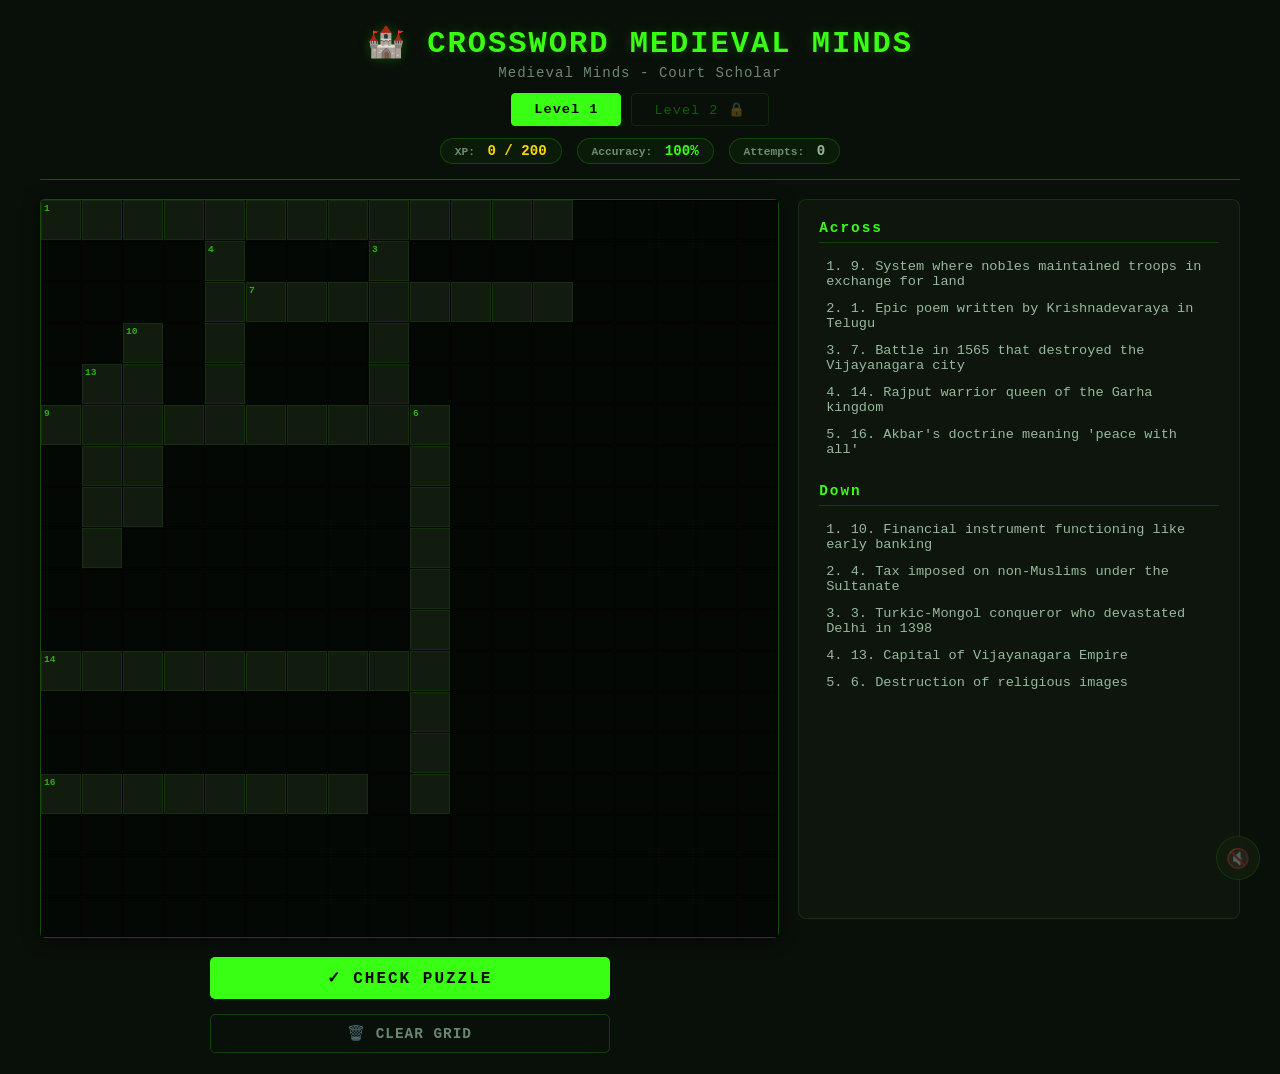
==== game.html @ c622bc2c "initial" ====
<!DOCTYPE html>
<html lang="en">
<head>
    <meta charset="UTF-8">
    <meta name="viewport" content="width=device-width, initial-scale=1.0">
    <title>🏰 Crossword Medieval Minds</title>
    <link rel="preconnect" href="https://fonts.googleapis.com">
    <link rel="preconnect" href="https://fonts.gstatic.com" crossorigin>
    <link href="https://fonts.googleapis.com/css2?family=Nunito:wght@400;600;700&display=swap" rel="stylesheet">
    <link rel="stylesheet" href="style.css">
</head>
<body>
    <div class="game-container">
        <div class="header">
            <div class="title-section">
                <h1 id="puzzle-title">🏰 Crossword Medieval Minds</h1>
                <p class="subtitle" id="level-subtitle">Medieval Minds - Level 1</p>
            </div>
            <div class="level-buttons">
                <button class="level-btn active" data-level="1">Level 1</button>
                <button class="level-btn" data-level="2" id="level2-btn" disabled>Level 2 🔒</button>
            </div>
            <div class="stats-display">
                <div class="stat-box xp-display">
                    <span class="stat-label">XP:</span>
                    <span class="stat-value"><span id="current-xp">0</span> / <span id="max-xp">200</span></span>
                </div>
                <div class="stat-box accuracy-display">
                    <span class="stat-label">Accuracy:</span>
                    <span class="stat-value" id="accuracy-value">100%</span>
                </div>
                <div class="stat-box attempts-display">
                    <span class="stat-label">Attempts:</span>
                    <span class="stat-value" id="attempts-value">0</span>
                </div>
            </div>
        </div>

        <div class="hint-display hidden" id="hint-display">
            <span class="hint-icon">💡</span>
            <span class="hint-text" id="hint-text"></span>
        </div>

        <div class="crossword-container">
            <div id="crossword-grid"></div>
        </div>

        <div class="clues-container">
            <div class="clue-list-wrapper">
                <h2>Across</h2>
                <ol id="across-clues"></ol>
            </div>
            <div class="clue-list-wrapper">
                <h2>Down</h2>
                <ol id="down-clues"></ol>
            </div>
        </div>

        <div class="controls">
            <button id="check-btn" class="btn-primary">✓ Check Puzzle</button>
            <button id="clear-btn" class="btn-secondary">🗑️ Clear Grid</button>
        </div>
    </div>

    <div id="success-overlay" class="hidden">
        <div class="success-box">
            <h2 id="completion-message">🎉 Level Complete! 🎉</h2>
            <div class="completion-stats">
                <div class="stat-item">
                    <span class="stat-icon">⭐</span>
                    <span class="stat-label">XP Earned</span>
                    <span class="stat-number" id="earned-xp">0</span>
                </div>
                <div class="stat-item">
                    <span class="stat-icon">🎯</span>
                    <span class="stat-label">Accuracy</span>
                    <span class="stat-number" id="accuracy-display">100%</span>
                </div>
                <div class="stat-item">
                    <span class="stat-icon">⏱️</span>
                    <span class="stat-label">Time Taken</span>
                    <span class="stat-number" id="time-display">0:00</span>
                </div>
            </div>
            <div class="educational-fact" id="educational-fact">
                <h3>🔬 Did You Know?</h3>
                <p id="fact-text"></p>
            </div>
            <div class="completion-actions">
                <button class="next-level-btn hidden" id="next-level-btn">Continue to Level 2 →</button>
                <button class="replay-btn" id="replay-btn">↻ Play Again</button>
            </div>
        </div>
    </div>

    <div id="admin-panel" class="hidden">
        <h3>🔧 Admin Panel</h3>
        <p>Debug mode activated!</p>
        <button id="unlock-all-btn">Unlock All Levels</button>
        <button id="reset-progress-btn">Reset Progress</button>
    </div>

    <audio src="music.mp3" loop id="bg-music"></audio>

    <!-- Music toggle button -->
    <button class="music-btn" id="music-btn" title="Toggle Music">🔊</button>

    <script src="AnalyticsManager.js"></script>
    <script src="script.js"></script>
    <script>
        // Music persistence from landing page
        const bgMusic = document.getElementById('bg-music');
        const musicBtn = document.getElementById('music-btn');
        let musicPlaying = false;

        bgMusic.volume = 0.4;

        function setMusicState(playing) {
            musicPlaying = playing;
            musicBtn.textContent = playing ? '🔊' : '🔇';
            musicBtn.classList.toggle('muted', !playing);
            sessionStorage.setItem('musicPlaying', playing ? '1' : '0');
        }

        // Restore state from landing page
        const savedState = sessionStorage.getItem('musicPlaying');
        if (savedState === '1') {
            bgMusic.play().then(() => setMusicState(true)).catch(() => setMusicState(false));
        } else {
            setMusicState(false);
        }

        musicBtn.addEventListener('click', () => {
            if (musicPlaying) {
                bgMusic.pause();
                setMusicState(false);
            } else {
                bgMusic.play().catch(() => {});
                setMusicState(true);
            }
        });
    </script>
</body>
</html>
---- style.css ----
:root {
    --background-color: #090f09;
    --grid-background: #0d150c;
    --cell-background: #111c0f;
    --text-color: #d0ffd8;
    --accent-color: #39ff14;
    --highlight-color: rgba(57, 255, 20, 0.09);
    --focus-color: rgba(57, 255, 20, 0.18);
    --focus-outline: #39ff14;
    --correct-color: rgba(57, 255, 20, 0.15);
    --incorrect-color: rgba(255, 50, 50, 0.22);
    --border-color: rgba(57, 255, 20, 0.28);
    --hint-color: rgba(255, 214, 0, 0.1);
    --xp-color: #ffd700;
    --empty-cell: #040804;
}

* { box-sizing: border-box; margin: 0; padding: 0; }

body {
    font-family: 'Roboto Mono', monospace;
    background-color: var(--background-color);
    color: var(--text-color);
    display: flex;
    justify-content: center;
    align-items: flex-start;
    min-height: 100vh;
    padding: clamp(10px, 2vw, 24px);
}

.game-container {
    width: 100%;
    max-width: min(98vw, 1200px);
    display: grid;
    grid-template-areas:
        "header header"
        "grid clues"
        "controls clues";
    grid-template-columns: auto 1fr;
    gap: clamp(12px, 1.5vw, 20px);
}

/* --- HEADER --- */
.header { grid-area: header; text-align: center; border-bottom: 1px solid var(--border-color); padding-bottom: 15px; }
#puzzle-title { color: var(--accent-color); text-transform: uppercase; letter-spacing: 2px; font-size: clamp(1.2em, 3vw, 1.9em); text-shadow: 0 0 12px rgba(57,255,20,0.25); }
.subtitle { margin-top: 4px; font-size: clamp(0.72em, 1.5vw, 0.88em); color: rgba(208,255,216,0.5); letter-spacing: 1px; }

.stats-display { display: flex; justify-content: center; gap: 15px; margin-top: 12px; flex-wrap: wrap; }
.stat-box { font-size: 0.88em; font-weight: bold; background: rgba(57,255,20,0.05); border: 1px solid rgba(57,255,20,0.18); padding: 4px 14px; border-radius: 20px; }
.stat-box .stat-label { color: rgba(208,255,216,0.5); margin-right: 4px; }
.xp-display .stat-value { color: var(--xp-color); }
.accuracy-display .stat-value { color: var(--accent-color); }
.attempts-display .stat-value { color: rgba(208,255,216,0.7); }

.level-buttons { display: flex; gap: 10px; justify-content: center; margin-top: 12px; }
.level-btn {
    padding: 7px 22px;
    font-size: 0.85em;
    font-family: 'Roboto Mono', monospace;
    background-color: transparent;
    color: var(--accent-color);
    border: 1px solid rgba(57,255,20,0.35);
    border-radius: 4px;
    cursor: pointer;
    letter-spacing: 1px;
    transition: all 0.2s ease;
}
.level-btn:hover { background-color: rgba(57,255,20,0.08); border-color: var(--accent-color); }
.level-btn.active { background-color: var(--accent-color); color: #040804; font-weight: bold; border-color: var(--accent-color); }
.level-btn:disabled { opacity: 0.3; cursor: not-allowed; }

/* --- HINT BOX --- */
.hint-display {
    grid-column: 1 / -1;
    background-color: rgba(255, 214, 0, 0.07);
    border-left: 3px solid var(--xp-color);
    padding: 10px 15px;
    border-radius: 4px;
    font-size: 0.88em;
    color: #ffe082;
    font-weight: 500;
    display: flex;
    gap: 8px;
    align-items: flex-start;
}
.hint-icon { font-size: 1.2em; flex-shrink: 0; }

/* --- GRID --- */
.crossword-container { grid-area: grid; display: flex; justify-content: center; align-items: flex-start; }

#crossword-grid {
    display: grid;
    border: 1px solid rgba(57,255,20,0.28);
    background-color: var(--empty-cell);
    gap: 1px;
    box-shadow: 0 2px 16px rgba(0,0,0,0.5);
    border-radius: 5px;
    grid-template-rows: repeat(var(--grid-rows, 10), clamp(26px, min(3.5vw, 5vh), 40px));
    grid-template-columns: repeat(var(--grid-cols, 10), clamp(26px, min(3.5vw, 5vh), 40px));
}

.grid-cell { position: relative; background-color: var(--cell-background); border: 1px solid rgba(57,255,20,0.08); transition: background-color 0.15s ease; }
.grid-cell.empty { background-color: var(--empty-cell); border: 1px solid rgba(0,0,0,0.6); }
.clue-number { position: absolute; top: 2px; left: 2px; font-size: 0.6em; font-weight: bold; color: rgba(57,255,20,0.65); z-index: 2; }

.cell-input {
    width: 100%; height: 100%;
    background-color: transparent; border: none;
    text-align: center; font-size: 1.2em; font-weight: bold;
    color: var(--text-color); text-transform: uppercase;
    caret-color: var(--accent-color);
    cursor: pointer;
}
.cell-input:focus { outline: none; }

.grid-cell.focused-word { background-color: var(--highlight-color); }
.grid-cell:has(.cell-input:focus) { background-color: var(--focus-color); outline: 1px solid rgba(57,255,20,0.7); }
.cell-input.correct { color: var(--accent-color); }
.grid-cell:has(.cell-input.correct) { background-color: var(--correct-color); }
.cell-input.incorrect { color: #ff4455; }
.grid-cell:has(.cell-input.incorrect) { background-color: var(--incorrect-color); }
.cell-input[readonly] { cursor: not-allowed; }

/* --- CLUES --- */
.clues-container { grid-area: clues; display: flex; flex-direction: column; gap: 20px; padding: 20px; background-color: var(--grid-background); border-radius: 8px; border: 1px solid rgba(57,255,20,0.12); max-height: 80vh; overflow-y: auto; }
.clue-list-wrapper h2 { color: var(--accent-color); margin-bottom: 10px; letter-spacing: 2px; font-size: 0.9em; border-bottom: 1px solid rgba(57,255,20,0.18); padding-bottom: 6px; }
.clue-list-wrapper ol { list-style-position: inside; font-size: 0.85em; }
li { padding: 6px 5px; cursor: pointer; border-radius: 4px; transition: background-color 0.15s ease; color: rgba(208,255,216,0.7); border-left: 2px solid transparent; }
li:hover { background-color: rgba(57,255,20,0.06); color: var(--text-color); }
li.highlighted { background-color: rgba(57,255,20,0.12); color: var(--accent-color); border-left-color: var(--accent-color); font-weight: bold; }

/* --- CONTROLS --- */
.controls { grid-area: controls; display: flex; flex-direction: column; align-items: center; gap: 15px; }

#check-btn, .btn-primary {
    width: 100%;
    max-width: 400px;
    padding: clamp(10px, 1.2vh, 13px) 25px;
    font-size: clamp(0.85em, 1.5vw, 1em);
    font-family: 'Roboto Mono', monospace;
    background-color: var(--accent-color);
    color: #040804;
    border: none;
    border-radius: 5px;
    cursor: pointer;
    text-transform: uppercase;
    font-weight: bold;
    letter-spacing: 2px;
    transition: all 0.2s ease;
    box-shadow: none;
}
#check-btn:hover, .btn-primary:hover { transform: translateY(-2px); box-shadow: 0 4px 16px rgba(0,0,0,0.4); }

#clear-btn, .btn-secondary {
    width: 100%;
    max-width: 400px;
    padding: 10px 25px;
    font-size: 0.9em;
    font-family: 'Roboto Mono', monospace;
    background-color: transparent;
    color: rgba(208,255,216,0.5);
    border: 1px solid rgba(57,255,20,0.2);
    border-radius: 5px;
    cursor: pointer;
    text-transform: uppercase;
    font-weight: bold;
    letter-spacing: 1px;
    transition: all 0.2s ease;
}
#clear-btn:hover, .btn-secondary:hover { background-color: rgba(57,255,20,0.06); color: var(--text-color); border-color: rgba(57,255,20,0.4); }

/* --- SUCCESS OVERLAY --- */
.hidden { display: none !important; }

#success-overlay { position: fixed; top: 0; left: 0; width: 100%; height: 100%; background-color: rgba(0,0,0,0.82); backdrop-filter: blur(4px); display: flex; justify-content: center; align-items: center; z-index: 100; padding: 20px; }
.success-box { background-color: var(--grid-background); padding: clamp(20px, 4vw, 40px); border-radius: 12px; text-align: center; border: 1px solid rgba(57,255,20,0.3); box-shadow: 0 8px 32px rgba(0,0,0,0.6); max-width: 500px; width: 100%; }
#completion-message { color: var(--accent-color); margin-bottom: 20px; font-size: clamp(1.3em, 3vw, 1.8em); }

.completion-stats { display: flex; justify-content: center; gap: 30px; margin: 20px 0; flex-wrap: wrap; }
.stat-item { display: flex; flex-direction: column; align-items: center; gap: 5px; }
.stat-icon { font-size: 1.5em; }
.stat-label { font-size: 0.8em; color: rgba(208,255,216,0.45); }
.stat-number { font-size: 1.4em; font-weight: bold; color: var(--accent-color); }

.educational-fact { background-color: rgba(57,255,20,0.05); border-left: 3px solid rgba(57,255,20,0.4); padding: 15px; border-radius: 4px; margin: 20px 0; text-align: left; }
.educational-fact h3 { color: var(--accent-color); margin-bottom: 8px; font-size: 0.9em; letter-spacing: 1px; }
.educational-fact p { font-size: 0.85em; line-height: 1.6; color: rgba(208,255,216,0.75); }

.completion-actions { display: flex; gap: 10px; justify-content: center; flex-wrap: wrap; margin-top: 20px; }
.next-level-btn, .replay-btn {
    padding: 12px 25px;
    font-size: 0.9em;
    font-family: 'Roboto Mono', monospace;
    font-weight: bold;
    text-transform: uppercase;
    letter-spacing: 1px;
    border: none;
    border-radius: 5px;
    cursor: pointer;
    transition: all 0.2s ease;
}
.next-level-btn { background-color: var(--accent-color); color: #040804; }
.next-level-btn:hover { box-shadow: 0 4px 14px rgba(0,0,0,0.4); transform: translateY(-2px); }
.replay-btn { background-color: transparent; color: var(--accent-color); border: 1px solid rgba(57,255,20,0.35); }
.replay-btn:hover { background-color: rgba(57,255,20,0.08); transform: translateY(-2px); }

/* --- ADMIN PANEL --- */
#admin-panel { position: fixed; bottom: 20px; right: 20px; background-color: var(--grid-background); border: 1px solid rgba(57,255,20,0.3); border-radius: 8px; padding: 15px; z-index: 200; box-shadow: 0 0 20px rgba(57,255,20,0.1), 0 4px 20px rgba(0,0,0,0.6); }
#admin-panel h3 { color: var(--accent-color); margin-bottom: 10px; text-align: center; font-size: 0.9em; letter-spacing: 1px; }
#admin-panel button { display: block; width: 100%; margin-top: 8px; padding: 6px 10px; font-family: 'Roboto Mono', monospace; font-size: 0.8em; background: rgba(57,255,20,0.12); color: var(--accent-color); border: 1px solid rgba(57,255,20,0.25); border-radius: 4px; cursor: pointer; }

/* --- DEV MODE --- */
.dev-coords { position: absolute; bottom: 2px; right: 3px; font-size: 0.55em; font-weight: bold; color: rgba(255, 82, 82, 0.85); z-index: 5; display: none; }
.game-container.dev-mode .dev-coords { display: block; }
.game-container.dev-mode .clue-number { background-color: rgba(57,255,20,0.1); padding: 0 2px; border-radius: 2px; }
.dev-answer { position: absolute; top: 2px; right: 3px; font-size: 0.8em; font-weight: bold; color: rgba(57,255,20,0.9); z-index: 5; display: none; }
.game-container.dev-answers-mode .dev-answer { display: block; }

/* --- MUSIC BUTTON (game page) --- */
.music-btn {
    position: fixed;
    bottom: 20px;
    right: 20px;
    width: 44px;
    height: 44px;
    background-color: rgba(17, 28, 15, 0.9);
    border: 1px solid rgba(57,255,20,0.3);
    border-radius: 50%;
    cursor: pointer;
    display: flex;
    justify-content: center;
    align-items: center;
    font-size: 1.2em;
    color: var(--accent-color);
    transition: all 0.2s ease;
    z-index: 100;
    backdrop-filter: blur(4px);
}
.music-btn:hover { border-color: rgba(57,255,20,0.6); background-color: rgba(57,255,20,0.1); }
.music-btn.muted { color: rgba(208,255,216,0.3); border-color: rgba(57,255,20,0.12); }

/* --- RESPONSIVE --- */
@media (max-width: 1000px) {
    .game-container {
        grid-template-areas: "header header" "grid clues" "controls clues";
        grid-template-columns: auto 1fr;
    }
}

@media (max-width: 820px) {
    .game-container {
        grid-template-areas: "header" "grid" "clues" "controls";
        grid-template-columns: 1fr;
    }
    .crossword-container { overflow-x: auto; }
    .clues-container { flex-direction: row; justify-content: space-around; max-height: none; }
    .controls { flex-direction: row; flex-wrap: wrap; justify-content: center; }
    #check-btn, #clear-btn, .btn-primary, .btn-secondary { max-width: 200px; }
}

@media (max-width: 600px) {
    .clues-container { flex-direction: column; }
    #crossword-grid {
        grid-template-rows: repeat(var(--grid-rows, 10), min(32px, calc(92vw / var(--grid-cols, 10))));
        grid-template-columns: repeat(var(--grid-cols, 10), min(32px, calc(92vw / var(--grid-cols, 10))));
    }
    .cell-input { font-size: 0.95em; }
    .clue-number { font-size: 0.48em; }
    .completion-stats { gap: 12px; }
    .controls { flex-direction: column; }
    #check-btn, #clear-btn, .btn-primary, .btn-secondary { max-width: 100%; }
}
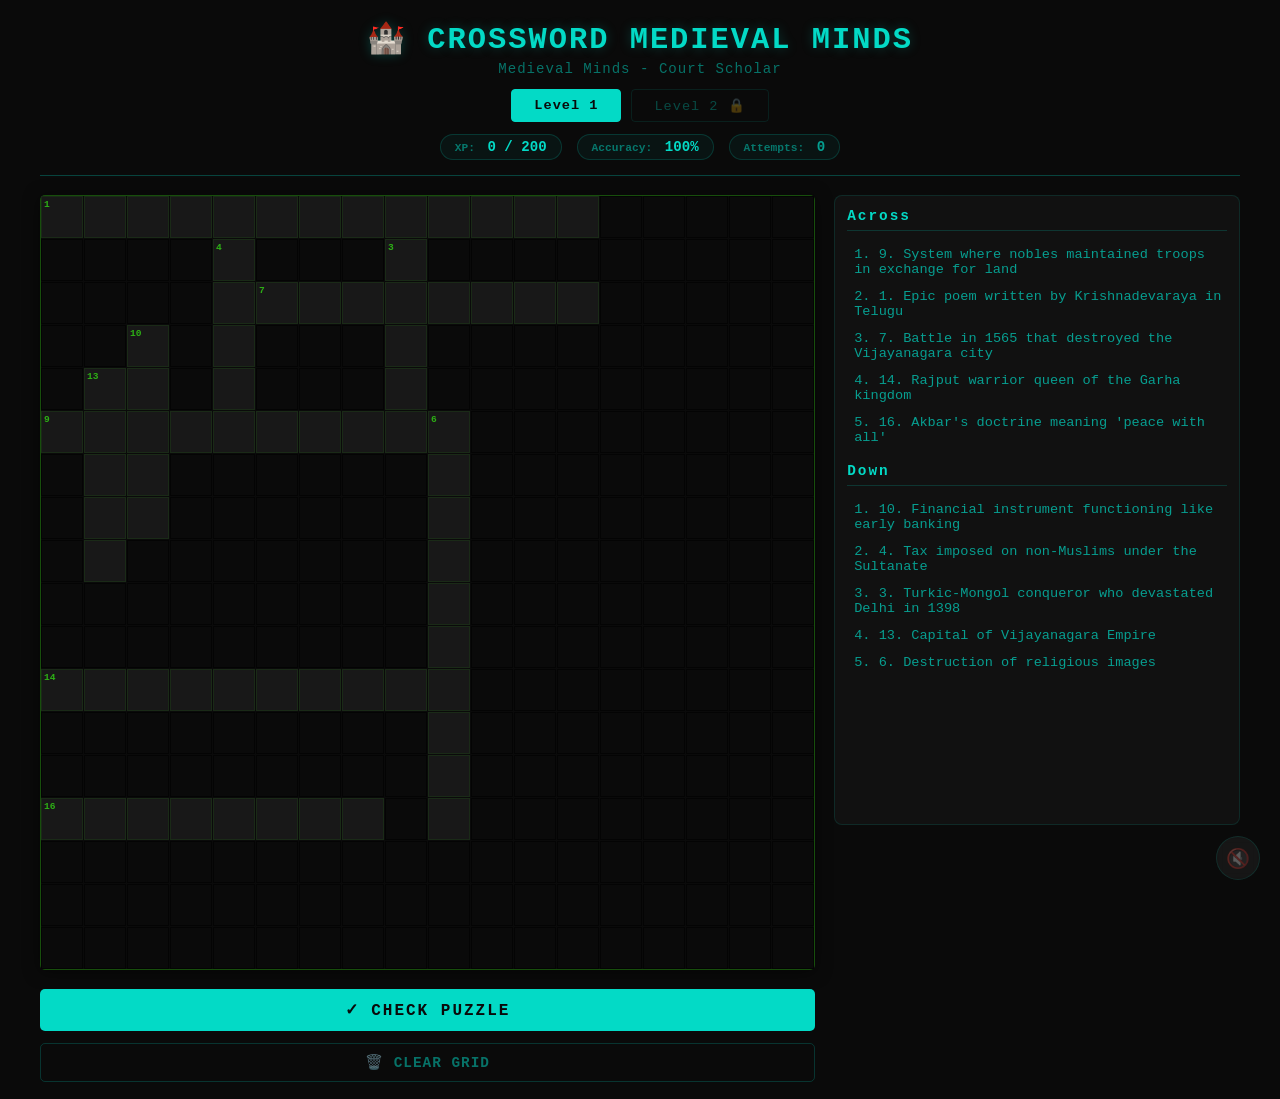
==== commit ed1eec41: "feat: add end game screen showing total earned XP and per-level breakdown" ====
--- a/game.html
+++ b/game.html
@@ -93,6 +93,32 @@
         </div>
     </div>
 
+    <!-- END GAME SCREEN -->
+    <div id="endgame-overlay" class="hidden">
+        <div class="success-box endgame-box">
+            <h2 class="endgame-title">🏆 Game Complete! 🏆</h2>
+            <p class="endgame-subtitle">You have conquered Medieval Minds!</p>
+            <div class="endgame-xp">
+                <span class="endgame-xp-label">Total XP Earned</span>
+                <span class="endgame-xp-value" id="endgame-total-xp">0</span>
+                <span class="endgame-xp-max">/ 200</span>
+            </div>
+            <div class="endgame-breakdown">
+                <div class="endgame-level-row">
+                    <span>Level 1</span>
+                    <span id="endgame-l1-xp">0</span><span> / 100 XP</span>
+                </div>
+                <div class="endgame-level-row">
+                    <span>Level 2</span>
+                    <span id="endgame-l2-xp">0</span><span> / 100 XP</span>
+                </div>
+            </div>
+            <div class="completion-actions">
+                <button class="replay-btn" id="endgame-replay-btn">↻ Play Again</button>
+            </div>
+        </div>
+    </div>
+
     <div id="admin-panel" class="hidden">
         <h3>🔧 Admin Panel</h3>
         <p>Debug mode activated!</p>
--- a/style.css
+++ b/style.css
@@ -1,18 +1,19 @@
+
 :root {
-    --background-color: #090f09;
-    --grid-background: #0d150c;
-    --cell-background: #111c0f;
-    --text-color: #d0ffd8;
-    --accent-color: #39ff14;
-    --highlight-color: rgba(57, 255, 20, 0.09);
-    --focus-color: rgba(57, 255, 20, 0.18);
-    --focus-outline: #39ff14;
-    --correct-color: rgba(57, 255, 20, 0.15);
+    --background-color: #0a0a0a;
+    --grid-background: #111111;
+    --cell-background: #181818;
+    --text-color: #e0f7f4;
+    --accent-color: #03dac6;
+    --highlight-color: rgba(3,218,198,0.09);
+    --focus-color: rgba(3,218,198,0.18);
+    --focus-outline: #03dac6;
+    --correct-color: rgba(3,218,198,0.15);
     --incorrect-color: rgba(255, 50, 50, 0.22);
-    --border-color: rgba(57, 255, 20, 0.28);
-    --hint-color: rgba(255, 214, 0, 0.1);
-    --xp-color: #ffd700;
-    --empty-cell: #040804;
+    --border-color: rgba(3,218,198,0.28);
+    --hint-color: rgba(3,218,198,0.10);
+    --xp-color: #03dac6;
+    --empty-cell: #0a0a0a;
 }
 
 * { box-sizing: border-box; margin: 0; padding: 0; }
@@ -25,32 +26,32 @@
     justify-content: center;
     align-items: flex-start;
     min-height: 100vh;
-    padding: clamp(10px, 2vw, 24px);
+    padding: clamp(8px, 2vw, 20px);
 }
 
 .game-container {
     width: 100%;
-    max-width: min(98vw, 1200px);
+    max-width: 1200px;
     display: grid;
     grid-template-areas:
         "header header"
         "grid clues"
         "controls clues";
     grid-template-columns: auto 1fr;
-    gap: clamp(12px, 1.5vw, 20px);
+    gap: clamp(10px, 1.5vw, 20px);
 }
 
 /* --- HEADER --- */
 .header { grid-area: header; text-align: center; border-bottom: 1px solid var(--border-color); padding-bottom: 15px; }
-#puzzle-title { color: var(--accent-color); text-transform: uppercase; letter-spacing: 2px; font-size: clamp(1.2em, 3vw, 1.9em); text-shadow: 0 0 12px rgba(57,255,20,0.25); }
-.subtitle { margin-top: 4px; font-size: clamp(0.72em, 1.5vw, 0.88em); color: rgba(208,255,216,0.5); letter-spacing: 1px; }
+#puzzle-title { color: var(--accent-color); text-transform: uppercase; letter-spacing: 2px; font-size: clamp(1.2em, 3vw, 1.9em); text-shadow: 0 0 12px rgba(3,218,198,0.25); }
+.subtitle { margin-top: 4px; font-size: clamp(0.72em, 1.5vw, 0.88em); color: rgba(3,218,198,0.5); letter-spacing: 1px; }
 
 .stats-display { display: flex; justify-content: center; gap: 15px; margin-top: 12px; flex-wrap: wrap; }
-.stat-box { font-size: 0.88em; font-weight: bold; background: rgba(57,255,20,0.05); border: 1px solid rgba(57,255,20,0.18); padding: 4px 14px; border-radius: 20px; }
-.stat-box .stat-label { color: rgba(208,255,216,0.5); margin-right: 4px; }
+.stat-box { font-size: 0.88em; font-weight: bold; background: rgba(3,218,198,0.05); border: 1px solid rgba(3,218,198,0.18); padding: 4px 14px; border-radius: 20px; }
+.stat-box .stat-label { color: rgba(3,218,198,0.5); margin-right: 4px; }
 .xp-display .stat-value { color: var(--xp-color); }
 .accuracy-display .stat-value { color: var(--accent-color); }
-.attempts-display .stat-value { color: rgba(208,255,216,0.7); }
+.attempts-display .stat-value { color: rgba(3,218,198,0.7); }
 
 .level-buttons { display: flex; gap: 10px; justify-content: center; margin-top: 12px; }
 .level-btn {
@@ -59,25 +60,25 @@
     font-family: 'Roboto Mono', monospace;
     background-color: transparent;
     color: var(--accent-color);
-    border: 1px solid rgba(57,255,20,0.35);
+    border: 1px solid rgba(3,218,198,0.35);
     border-radius: 4px;
     cursor: pointer;
     letter-spacing: 1px;
     transition: all 0.2s ease;
 }
-.level-btn:hover { background-color: rgba(57,255,20,0.08); border-color: var(--accent-color); }
-.level-btn.active { background-color: var(--accent-color); color: #040804; font-weight: bold; border-color: var(--accent-color); }
+.level-btn:hover { background-color: rgba(3,218,198,0.08); border-color: var(--accent-color); }
+.level-btn.active { background-color: var(--accent-color); color: #0a0a0a; font-weight: bold; border-color: var(--accent-color); }
 .level-btn:disabled { opacity: 0.3; cursor: not-allowed; }
 
 /* --- HINT BOX --- */
 .hint-display {
     grid-column: 1 / -1;
-    background-color: rgba(255, 214, 0, 0.07);
+    background-color: rgba(3,218,198,0.07);
     border-left: 3px solid var(--xp-color);
     padding: 10px 15px;
     border-radius: 4px;
     font-size: 0.88em;
-    color: #ffe082;
+    color: var(--accent-color);
     font-weight: 500;
     display: flex;
     gap: 8px;
@@ -95,8 +96,8 @@
     gap: 1px;
     box-shadow: 0 2px 16px rgba(0,0,0,0.5);
     border-radius: 5px;
-    grid-template-rows: repeat(var(--grid-rows, 10), clamp(26px, min(3.5vw, 5vh), 40px));
-    grid-template-columns: repeat(var(--grid-cols, 10), clamp(26px, min(3.5vw, 5vh), 40px));
+    grid-template-rows: repeat(var(--grid-rows, 10), clamp(24px, min(4vw, 5vh), 42px));
+    grid-template-columns: repeat(var(--grid-cols, 10), clamp(24px, min(4vw, 5vh), 42px));
 }
 
 .grid-cell { position: relative; background-color: var(--cell-background); border: 1px solid rgba(57,255,20,0.08); transition: background-color 0.15s ease; }
@@ -122,15 +123,16 @@
 .cell-input[readonly] { cursor: not-allowed; }
 
 /* --- CLUES --- */
-.clues-container { grid-area: clues; display: flex; flex-direction: column; gap: 20px; padding: 20px; background-color: var(--grid-background); border-radius: 8px; border: 1px solid rgba(57,255,20,0.12); max-height: 80vh; overflow-y: auto; }
-.clue-list-wrapper h2 { color: var(--accent-color); margin-bottom: 10px; letter-spacing: 2px; font-size: 0.9em; border-bottom: 1px solid rgba(57,255,20,0.18); padding-bottom: 6px; }
+.clues-container { grid-area: clues; display: flex; flex-direction: column; gap: 12px; padding: 12px; background-color: var(--grid-background); border-radius: 8px; border: 1px solid rgba(3,218,198,0.12); max-height: 70vh; overflow-y: auto; }
+.clue-list-wrapper h2 { color: var(--accent-color); margin-bottom: 10px; letter-spacing: 2px; font-size: 0.9em; border-bottom: 1px solid rgba(3,218,198,0.18); padding-bottom: 6px; }
 .clue-list-wrapper ol { list-style-position: inside; font-size: 0.85em; }
-li { padding: 6px 5px; cursor: pointer; border-radius: 4px; transition: background-color 0.15s ease; color: rgba(208,255,216,0.7); border-left: 2px solid transparent; }
-li:hover { background-color: rgba(57,255,20,0.06); color: var(--text-color); }
-li.highlighted { background-color: rgba(57,255,20,0.12); color: var(--accent-color); border-left-color: var(--accent-color); font-weight: bold; }
+li { padding: 6px 5px; cursor: pointer; border-radius: 4px; transition: background-color 0.15s ease; color: rgba(3,218,198,0.7); border-left: 2px solid transparent; }
+li:hover { background-color: rgba(3,218,198,0.06); color: var(--text-color); }
+li.highlighted { background-color: rgba(3,218,198,0.12); color: var(--accent-color); border-left-color: var(--accent-color); font-weight: bold; }
 
 /* --- CONTROLS --- */
-.controls { grid-area: controls; display: flex; flex-direction: column; align-items: center; gap: 15px; }
+.controls { grid-area: controls; display: flex; flex-direction: column; align-items: center; gap: 12px; }
+
 
 #check-btn, .btn-primary {
     width: 100%;
@@ -139,7 +141,7 @@
     font-size: clamp(0.85em, 1.5vw, 1em);
     font-family: 'Roboto Mono', monospace;
     background-color: var(--accent-color);
-    color: #040804;
+    color: #0a0a0a;
     border: none;
     border-radius: 5px;
     cursor: pointer;
@@ -149,7 +151,8 @@
     transition: all 0.2s ease;
     box-shadow: none;
 }
-#check-btn:hover, .btn-primary:hover { transform: translateY(-2px); box-shadow: 0 4px 16px rgba(0,0,0,0.4); }
+#check-btn:hover, .btn-primary:hover { transform: translateY(-2px); box-shadow: 0 4px 16px rgba(3,218,198,0.25); }
+
 
 #clear-btn, .btn-secondary {
     width: 100%;
@@ -158,8 +161,8 @@
     font-size: 0.9em;
     font-family: 'Roboto Mono', monospace;
     background-color: transparent;
-    color: rgba(208,255,216,0.5);
-    border: 1px solid rgba(57,255,20,0.2);
+    color: rgba(3,218,198,0.5);
+    border: 1px solid rgba(3,218,198,0.2);
     border-radius: 5px;
     cursor: pointer;
     text-transform: uppercase;
@@ -167,7 +170,7 @@
     letter-spacing: 1px;
     transition: all 0.2s ease;
 }
-#clear-btn:hover, .btn-secondary:hover { background-color: rgba(57,255,20,0.06); color: var(--text-color); border-color: rgba(57,255,20,0.4); }
+#clear-btn:hover, .btn-secondary:hover { background-color: rgba(3,218,198,0.06); color: var(--text-color); border-color: rgba(3,218,198,0.4); }
 
 /* --- SUCCESS OVERLAY --- */
 .hidden { display: none !important; }
@@ -199,21 +202,34 @@
     cursor: pointer;
     transition: all 0.2s ease;
 }
-.next-level-btn { background-color: var(--accent-color); color: #040804; }
-.next-level-btn:hover { box-shadow: 0 4px 14px rgba(0,0,0,0.4); transform: translateY(-2px); }
-.replay-btn { background-color: transparent; color: var(--accent-color); border: 1px solid rgba(57,255,20,0.35); }
-.replay-btn:hover { background-color: rgba(57,255,20,0.08); transform: translateY(-2px); }
+
+.next-level-btn { background-color: var(--accent-color); color: #0a0a0a; }
+.next-level-btn:hover { box-shadow: 0 4px 14px rgba(3,218,198,0.25); transform: translateY(-2px); }
+.replay-btn { background-color: transparent; color: var(--accent-color); border: 1px solid rgba(3,218,198,0.35); }
+.replay-btn:hover { background-color: rgba(3,218,198,0.08); transform: translateY(-2px); }
+
+/* --- END GAME SCREEN --- */
+#endgame-overlay { position: fixed; top: 0; left: 0; width: 100%; height: 100%; background-color: rgba(0,0,0,0.9); backdrop-filter: blur(6px); display: flex; justify-content: center; align-items: center; z-index: 200; padding: 20px; }
+.endgame-box { text-align: center; }
+.endgame-title { color: var(--accent-color); font-size: clamp(1.5em, 4vw, 2.2em); margin-bottom: 8px; }
+.endgame-subtitle { color: rgba(3,218,198,0.6); font-size: 0.9em; margin-bottom: 24px; }
+.endgame-xp { display: flex; flex-direction: column; align-items: center; gap: 4px; margin-bottom: 20px; }
+.endgame-xp-label { font-size: 0.8em; color: rgba(3,218,198,0.5); text-transform: uppercase; letter-spacing: 2px; }
+.endgame-xp-value { font-size: 3em; font-weight: bold; color: var(--accent-color); text-shadow: 0 0 20px rgba(3,218,198,0.4); }
+.endgame-xp-max { font-size: 1em; color: rgba(3,218,198,0.4); }
+.endgame-breakdown { display: flex; flex-direction: column; gap: 8px; margin-bottom: 24px; padding: 12px; background: rgba(3,218,198,0.05); border-radius: 8px; border: 1px solid rgba(3,218,198,0.15); }
+.endgame-level-row { display: flex; justify-content: center; gap: 8px; font-size: 0.85em; color: rgba(3,218,198,0.7); }
 
 /* --- ADMIN PANEL --- */
-#admin-panel { position: fixed; bottom: 20px; right: 20px; background-color: var(--grid-background); border: 1px solid rgba(57,255,20,0.3); border-radius: 8px; padding: 15px; z-index: 200; box-shadow: 0 0 20px rgba(57,255,20,0.1), 0 4px 20px rgba(0,0,0,0.6); }
+#admin-panel { position: fixed; bottom: 20px; right: 20px; background-color: var(--grid-background); border: 1px solid rgba(3,218,198,0.3); border-radius: 8px; padding: 15px; z-index: 200; box-shadow: 0 0 20px rgba(3,218,198,0.1), 0 4px 20px rgba(0,0,0,0.6); }
 #admin-panel h3 { color: var(--accent-color); margin-bottom: 10px; text-align: center; font-size: 0.9em; letter-spacing: 1px; }
-#admin-panel button { display: block; width: 100%; margin-top: 8px; padding: 6px 10px; font-family: 'Roboto Mono', monospace; font-size: 0.8em; background: rgba(57,255,20,0.12); color: var(--accent-color); border: 1px solid rgba(57,255,20,0.25); border-radius: 4px; cursor: pointer; }
+#admin-panel button { display: block; width: 100%; margin-top: 8px; padding: 6px 10px; font-family: 'Roboto Mono', monospace; font-size: 0.8em; background: rgba(3,218,198,0.12); color: var(--accent-color); border: 1px solid rgba(3,218,198,0.25); border-radius: 4px; cursor: pointer; }
 
 /* --- DEV MODE --- */
 .dev-coords { position: absolute; bottom: 2px; right: 3px; font-size: 0.55em; font-weight: bold; color: rgba(255, 82, 82, 0.85); z-index: 5; display: none; }
 .game-container.dev-mode .dev-coords { display: block; }
-.game-container.dev-mode .clue-number { background-color: rgba(57,255,20,0.1); padding: 0 2px; border-radius: 2px; }
-.dev-answer { position: absolute; top: 2px; right: 3px; font-size: 0.8em; font-weight: bold; color: rgba(57,255,20,0.9); z-index: 5; display: none; }
+.game-container.dev-mode .clue-number { background-color: rgba(3,218,198,0.1); padding: 0 2px; border-radius: 2px; }
+.dev-answer { position: absolute; top: 2px; right: 3px; font-size: 0.8em; font-weight: bold; color: rgba(3,218,198,0.9); z-index: 5; display: none; }
 .game-container.dev-answers-mode .dev-answer { display: block; }
 
 /* --- MUSIC BUTTON (game page) --- */
@@ -223,8 +239,8 @@
     right: 20px;
     width: 44px;
     height: 44px;
-    background-color: rgba(17, 28, 15, 0.9);
-    border: 1px solid rgba(57,255,20,0.3);
+    background-color: rgba(24, 24, 24, 0.9);
+    border: 1px solid rgba(3,218,198,0.3);
     border-radius: 50%;
     cursor: pointer;
     display: flex;
@@ -236,8 +252,8 @@
     z-index: 100;
     backdrop-filter: blur(4px);
 }
-.music-btn:hover { border-color: rgba(57,255,20,0.6); background-color: rgba(57,255,20,0.1); }
-.music-btn.muted { color: rgba(208,255,216,0.3); border-color: rgba(57,255,20,0.12); }
+.music-btn:hover { border-color: rgba(3,218,198,0.6); background-color: rgba(3,218,198,0.1); }
+.music-btn.muted { color: rgba(3,218,198,0.3); border-color: rgba(3,218,198,0.12); }
 
 /* --- RESPONSIVE --- */
 @media (max-width: 1000px) {
@@ -249,23 +265,36 @@
 
 @media (max-width: 820px) {
     .game-container {
-        grid-template-areas: "header" "grid" "clues" "controls";
+        grid-template-areas: "header" "grid" "controls" "clues";
         grid-template-columns: 1fr;
     }
-    .crossword-container { overflow-x: auto; }
+    .crossword-container { justify-content: center; }
+    #crossword-grid {
+        grid-template-rows: repeat(var(--grid-rows, 10), clamp(28px, calc((100vw - 40px) / var(--grid-cols, 10)), 38px));
+        grid-template-columns: repeat(var(--grid-cols, 10), clamp(28px, calc((100vw - 40px) / var(--grid-cols, 10)), 38px));
+    }
     .clues-container { flex-direction: row; justify-content: space-around; max-height: none; }
     .controls { flex-direction: row; flex-wrap: wrap; justify-content: center; }
     #check-btn, #clear-btn, .btn-primary, .btn-secondary { max-width: 200px; }
 }
 
 @media (max-width: 600px) {
-    .clues-container { flex-direction: column; }
+    .game-container { padding: 8px; }
+    .header { padding-bottom: 8px; }
+    .stats-display { gap: 8px; margin-top: 8px; }
+    .stat-box { padding: 3px 10px; font-size: 0.78em; }
+    .level-buttons { margin-top: 8px; }
+    .clues-container { flex-direction: column; padding: 8px; gap: 8px; }
     #crossword-grid {
-        grid-template-rows: repeat(var(--grid-rows, 10), min(32px, calc(92vw / var(--grid-cols, 10))));
-        grid-template-columns: repeat(var(--grid-cols, 10), min(32px, calc(92vw / var(--grid-cols, 10))));
+        grid-template-rows: repeat(var(--grid-rows, 10), calc((100vw - 32px) / var(--grid-cols, 10)));
+        grid-template-columns: repeat(var(--grid-cols, 10), calc((100vw - 32px) / var(--grid-cols, 10)));
     }
-    .cell-input { font-size: 0.95em; }
-    .clue-number { font-size: 0.48em; }
+    .cell-input { font-size: 0.9em; }
+    .clue-number { font-size: 0.45em; }
+    .completion-stats { gap: 12px; }
+    .controls { flex-direction: column; gap: 8px; }
+    #check-btn, #clear-btn, .btn-primary, .btn-secondary { max-width: 100%; }
+}
     .completion-stats { gap: 12px; }
     .controls { flex-direction: column; }
     #check-btn, #clear-btn, .btn-primary, .btn-secondary { max-width: 100%; }
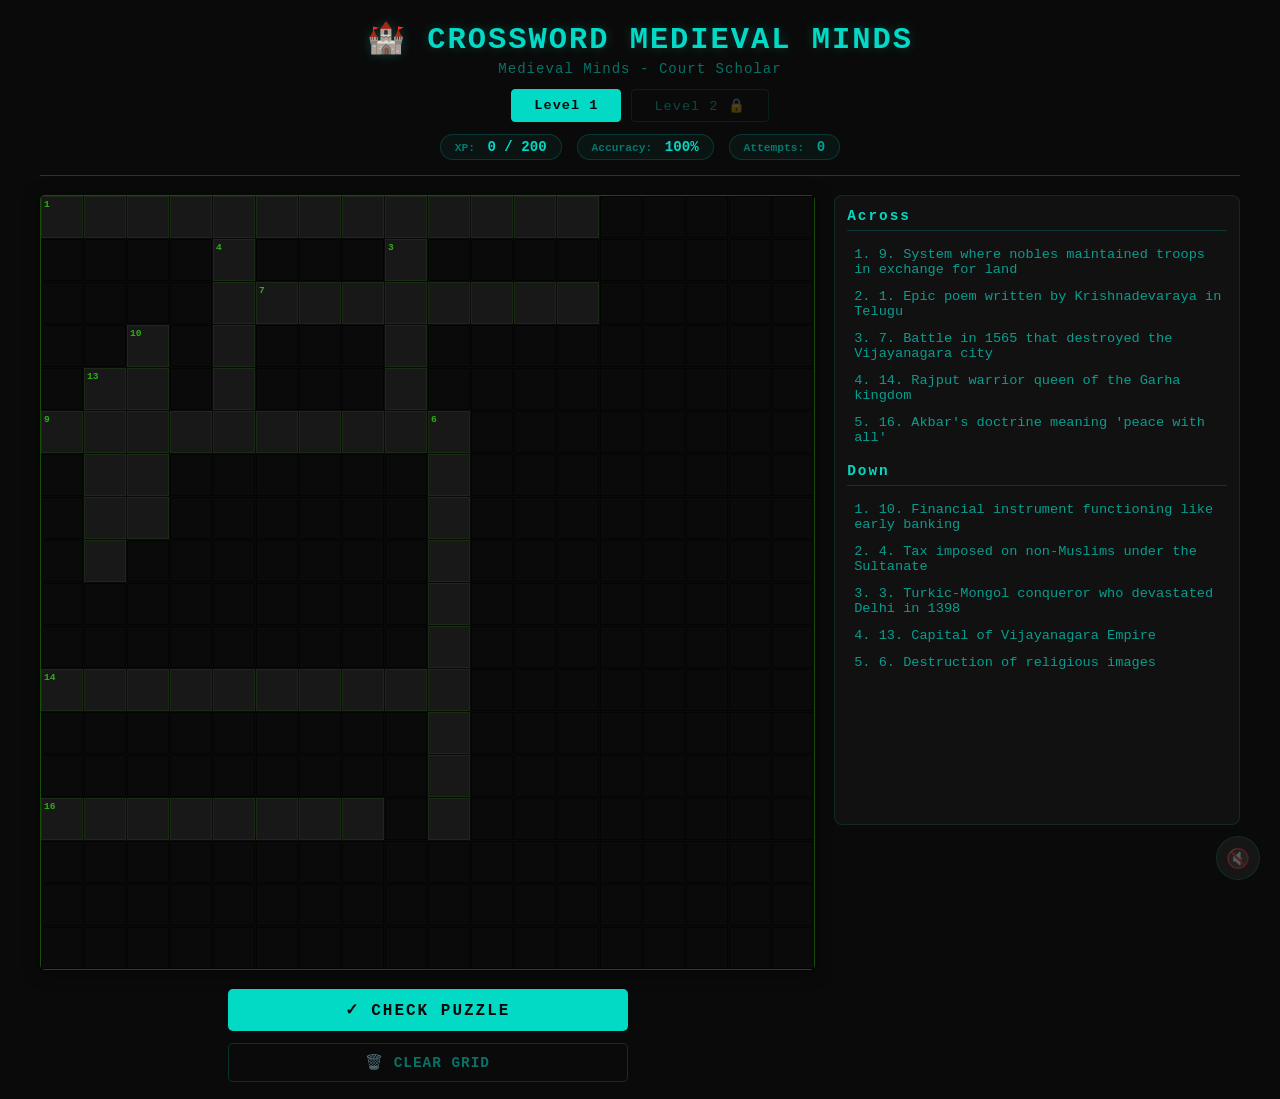
==== commit d9aeb1ba: "feat: add submit modal, per-submit analytics, and endgame analytics" ====
--- a/game.html
+++ b/game.html
@@ -119,6 +119,44 @@
         </div>
     </div>
 
+    <!-- SUBMIT MODAL (shown when puzzle is not fully correct) -->
+    <div id="submit-modal" class="hidden">
+        <div class="success-box submit-modal-box">
+            <h2>📊 Puzzle Progress</h2>
+            <div class="completion-stats">
+                <div class="stat-item">
+                    <span class="stat-icon">✅</span>
+                    <span class="stat-label">Correct</span>
+                    <span class="stat-number" id="modal-correct">0</span>
+                </div>
+                <div class="stat-item">
+                    <span class="stat-icon">❌</span>
+                    <span class="stat-label">Incorrect</span>
+                    <span class="stat-number" id="modal-incorrect">0</span>
+                </div>
+                <div class="stat-item">
+                    <span class="stat-icon">⬜</span>
+                    <span class="stat-label">Empty</span>
+                    <span class="stat-number" id="modal-empty">0</span>
+                </div>
+                <div class="stat-item">
+                    <span class="stat-icon">🎯</span>
+                    <span class="stat-label">Accuracy</span>
+                    <span class="stat-number" id="modal-accuracy">0%</span>
+                </div>
+                <div class="stat-item">
+                    <span class="stat-icon">⭐</span>
+                    <span class="stat-label">XP Earned</span>
+                    <span class="stat-number" id="modal-xp">0</span>
+                </div>
+            </div>
+            <div class="completion-actions">
+                <button class="next-level-btn hidden" id="modal-next-btn">Next Level →</button>
+                <button class="replay-btn" id="modal-retry-btn">↻ Retry</button>
+            </div>
+        </div>
+    </div>
+
     <div id="admin-panel" class="hidden">
         <h3>🔧 Admin Panel</h3>
         <p>Debug mode activated!</p>
--- a/style.css
+++ b/style.css
@@ -210,6 +210,8 @@
 
 /* --- END GAME SCREEN --- */
 #endgame-overlay { position: fixed; top: 0; left: 0; width: 100%; height: 100%; background-color: rgba(0,0,0,0.9); backdrop-filter: blur(6px); display: flex; justify-content: center; align-items: center; z-index: 200; padding: 20px; }
+#submit-modal { position: fixed; top: 0; left: 0; width: 100%; height: 100%; background-color: rgba(0,0,0,0.82); backdrop-filter: blur(4px); display: flex; justify-content: center; align-items: center; z-index: 2000; padding: 20px; }
+.submit-modal-box { text-align: center; max-width: 420px; width: 100%; }
 .endgame-box { text-align: center; }
 .endgame-title { color: var(--accent-color); font-size: clamp(1.5em, 4vw, 2.2em); margin-bottom: 8px; }
 .endgame-subtitle { color: rgba(3,218,198,0.6); font-size: 0.9em; margin-bottom: 24px; }
@@ -295,7 +297,3 @@
     .controls { flex-direction: column; gap: 8px; }
     #check-btn, #clear-btn, .btn-primary, .btn-secondary { max-width: 100%; }
 }
-    .completion-stats { gap: 12px; }
-    .controls { flex-direction: column; }
-    #check-btn, #clear-btn, .btn-primary, .btn-secondary { max-width: 100%; }
-}
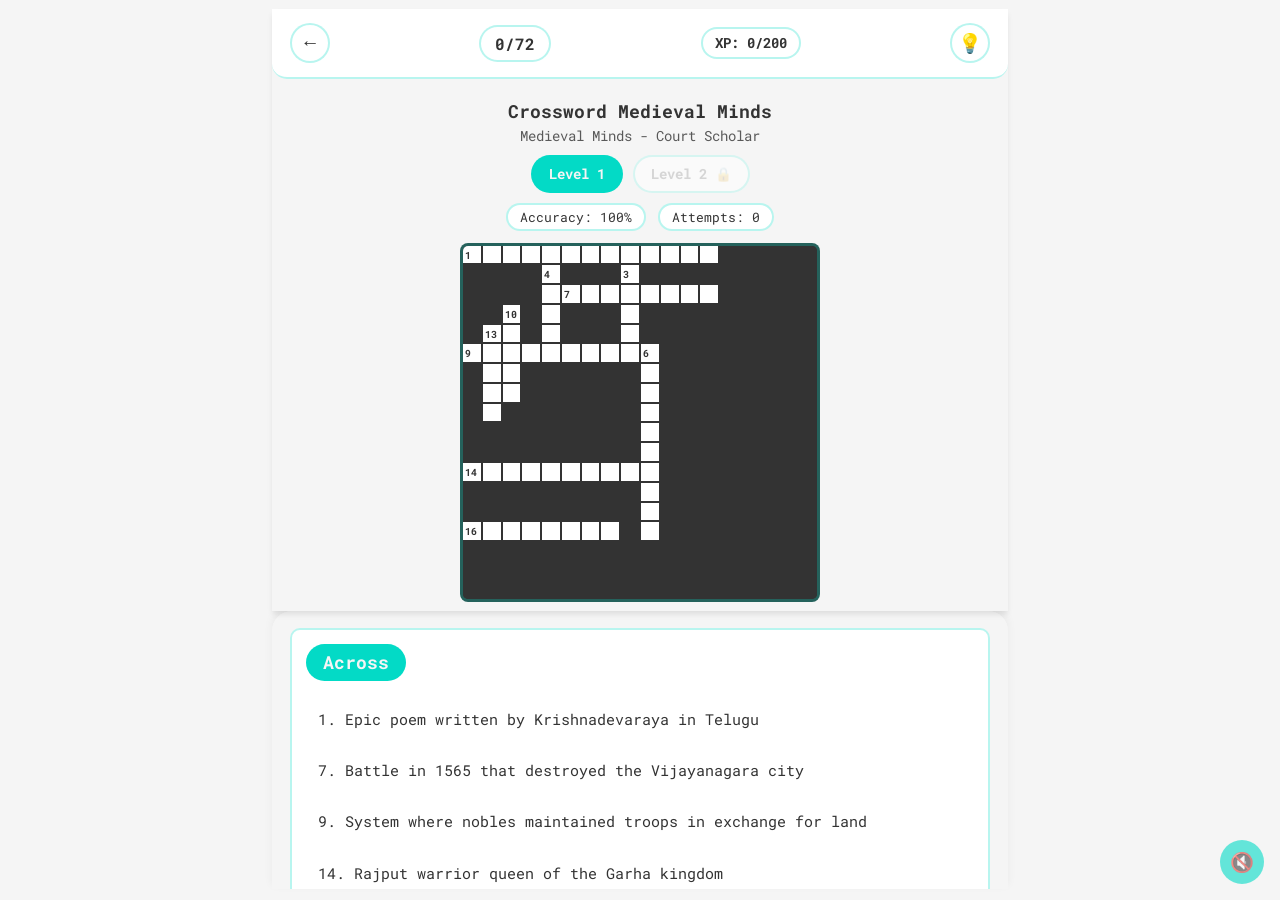
==== commit 63cb97f0: "Fix crossword home UI and how-to flow" ====
--- a/game.html
+++ b/game.html
@@ -6,94 +6,74 @@
     <title>🏰 Crossword Medieval Minds</title>
     <link rel="preconnect" href="https://fonts.googleapis.com">
     <link rel="preconnect" href="https://fonts.gstatic.com" crossorigin>
-    <link href="https://fonts.googleapis.com/css2?family=Nunito:wght@400;600;700&display=swap" rel="stylesheet">
+    <link href="https://fonts.googleapis.com/css2?family=Roboto+Mono:wght@400;700&display=swap" rel="stylesheet">
     <link rel="stylesheet" href="style.css">
 </head>
 <body>
     <div class="game-container">
-        <div class="header">
-            <div class="title-section">
+        <div class="fixed-top-section">
+            <div class="top-bar">
+                <button id="back-btn" class="icon-btn">←</button>
+                <div class="progress-container"><span id="progress-text">0/0</span></div>
+                <div class="xp-pill">XP: <span id="current-xp">0</span>/<span id="max-xp">200</span></div>
+                <button id="hint-btn" class="icon-btn" title="Hint">💡</button>
+            </div>
+            <div class="level-bar">
                 <h1 id="puzzle-title">🏰 Crossword Medieval Minds</h1>
-                <p class="subtitle" id="level-subtitle">Medieval Minds - Level 1</p>
-            </div>
-            <div class="level-buttons">
-                <button class="level-btn active" data-level="1">Level 1</button>
-                <button class="level-btn" data-level="2" id="level2-btn" disabled>Level 2 🔒</button>
-            </div>
-            <div class="stats-display">
-                <div class="stat-box xp-display">
-                    <span class="stat-label">XP:</span>
-                    <span class="stat-value"><span id="current-xp">0</span> / <span id="max-xp">200</span></span>
+                <p class="subtitle" id="level-subtitle">Level 1</p>
+                <div class="level-buttons">
+                    <button class="level-btn active" data-level="1">Level 1</button>
+                    <button class="level-btn" data-level="2" id="level2-btn" disabled>Level 2 🔒</button>
                 </div>
-                <div class="stat-box accuracy-display">
-                    <span class="stat-label">Accuracy:</span>
-                    <span class="stat-value" id="accuracy-value">100%</span>
-                </div>
-                <div class="stat-box attempts-display">
-                    <span class="stat-label">Attempts:</span>
-                    <span class="stat-value" id="attempts-value">0</span>
+                <div class="stats-display">
+                    <div class="stat-box"><span class="stat-label">Accuracy:</span> <span class="stat-value" id="accuracy-value">100%</span></div>
+                    <div class="stat-box"><span class="stat-label">Attempts:</span> <span class="stat-value" id="attempts-value">0</span></div>
                 </div>
             </div>
-        </div>
-
-        <div class="hint-display hidden" id="hint-display">
-            <span class="hint-icon">💡</span>
-            <span class="hint-text" id="hint-text"></span>
-        </div>
-
-        <div class="crossword-container">
-            <div id="crossword-grid"></div>
-        </div>
-
-        <div class="clues-container">
-            <div class="clue-list-wrapper">
-                <h2>Across</h2>
-                <ol id="across-clues"></ol>
+            <div class="hint-display hidden" id="hint-display">
+                <span class="hint-icon">💡</span>
+                <span class="hint-text" id="hint-text"></span>
             </div>
-            <div class="clue-list-wrapper">
-                <h2>Down</h2>
-                <ol id="down-clues"></ol>
+            <div class="crossword-container">
+                <div id="crossword-grid"></div>
             </div>
         </div>
-
-        <div class="controls">
-            <button id="check-btn" class="btn-primary">✓ Check Puzzle</button>
-            <button id="clear-btn" class="btn-secondary">🗑️ Clear Grid</button>
+        <div class="scrollable-bottom-section">
+            <div class="clues-container">
+                <div class="clue-list-wrapper">
+                    <h2>Across</h2>
+                    <ol id="across-clues"></ol>
+                </div>
+                <div class="clue-list-wrapper">
+                    <h2>Down</h2>
+                    <ol id="down-clues"></ol>
+                </div>
+            </div>
+            <div class="controls">
+                <button id="check-btn">Check Completion</button>
+                <button id="clear-btn" class="btn-secondary">Clear Grid</button>
+            </div>
         </div>
     </div>
 
     <div id="success-overlay" class="hidden">
-        <div class="success-box">
-            <h2 id="completion-message">🎉 Level Complete! 🎉</h2>
-            <div class="completion-stats">
-                <div class="stat-item">
-                    <span class="stat-icon">⭐</span>
-                    <span class="stat-label">XP Earned</span>
-                    <span class="stat-number" id="earned-xp">0</span>
-                </div>
-                <div class="stat-item">
-                    <span class="stat-icon">🎯</span>
-                    <span class="stat-label">Accuracy</span>
-                    <span class="stat-number" id="accuracy-display">100%</span>
-                </div>
-                <div class="stat-item">
-                    <span class="stat-icon">⏱️</span>
-                    <span class="stat-label">Time Taken</span>
-                    <span class="stat-number" id="time-display">0:00</span>
-                </div>
-            </div>
-            <div class="educational-fact" id="educational-fact">
-                <h3>🔬 Did You Know?</h3>
-                <p id="fact-text"></p>
+        <div class="end-state-card end-state-success">
+            <div class="end-state-title-art" id="titleArtPlaceholder" role="img" aria-label="Success title graphic placeholder">SUCCESS GRAPHIC<br>PLACEHOLDER</div>
+            <p class="end-state-copy">All the hidden words are<br>revealed now!</p>
+            <div class="end-state-graphic" id="graphicsArtPlaceholder" role="img" aria-label="Success illustration graphic placeholder">GRAPHICS<br>PLACEHOLDER</div>
+            <div class="end-state-details">
+                <div><strong>WORDS FOUND</strong><span id="earned-xp">0</span></div>
+                <div><strong>HINTS USED</strong><span id="accuracy-display">100%</span></div>
+                <span class="end-state-hidden-value" id="time-display">0:00</span>
+                <span class="end-state-hidden-value" id="fact-text"></span>
             </div>
             <div class="completion-actions">
-                <button class="next-level-btn hidden" id="next-level-btn">Continue to Level 2 →</button>
-                <button class="replay-btn" id="replay-btn">↻ Play Again</button>
+                <button class="next-level-btn hidden" id="next-level-btn">NEXT LEVEL</button>
+                <button class="replay-btn" id="replay-btn">PLAY AGAIN</button>
             </div>
         </div>
     </div>
 
-    <!-- END GAME SCREEN -->
     <div id="endgame-overlay" class="hidden">
         <div class="success-box endgame-box">
             <h2 class="endgame-title">🏆 Game Complete! 🏆</h2>
@@ -114,95 +94,67 @@
                 </div>
             </div>
             <div class="completion-actions">
-                <button class="replay-btn" id="endgame-replay-btn">↻ Play Again</button>
+                <button class="replay-btn" id="endgame-replay-btn">Play Again</button>
             </div>
         </div>
     </div>
 
-    <!-- SUBMIT MODAL (shown when puzzle is not fully correct) -->
     <div id="submit-modal" class="hidden">
-        <div class="success-box submit-modal-box">
-            <h2>📊 Puzzle Progress</h2>
-            <div class="completion-stats">
-                <div class="stat-item">
-                    <span class="stat-icon">✅</span>
-                    <span class="stat-label">Correct</span>
-                    <span class="stat-number" id="modal-correct">0</span>
-                </div>
-                <div class="stat-item">
-                    <span class="stat-icon">❌</span>
-                    <span class="stat-label">Incorrect</span>
-                    <span class="stat-number" id="modal-incorrect">0</span>
-                </div>
-                <div class="stat-item">
-                    <span class="stat-icon">⬜</span>
-                    <span class="stat-label">Empty</span>
-                    <span class="stat-number" id="modal-empty">0</span>
-                </div>
-                <div class="stat-item">
-                    <span class="stat-icon">🎯</span>
-                    <span class="stat-label">Accuracy</span>
-                    <span class="stat-number" id="modal-accuracy">0%</span>
-                </div>
-                <div class="stat-item">
-                    <span class="stat-icon">⭐</span>
-                    <span class="stat-label">XP Earned</span>
-                    <span class="stat-number" id="modal-xp">0</span>
-                </div>
+        <div class="end-state-card end-state-fail">
+            <div class="end-state-title-art" role="img" aria-label="Failure title graphic placeholder">FAILURE GRAPHIC<br>PLACEHOLDER</div>
+            <p class="end-state-copy">The words got away<br>this time!</p>
+            <div class="end-state-graphic" role="img" aria-label="Failure illustration graphic placeholder">GRAPHICS<br>PLACEHOLDER</div>
+            <div class="end-state-details">
+                <div><strong>WORDS FOUND</strong><span id="modal-correct">0</span></div>
+                <div><strong>HINTS USED</strong><span id="modal-incorrect">0</span></div>
+                <span class="end-state-hidden-value" id="modal-empty"></span>
+                <span class="end-state-hidden-value" id="modal-accuracy"></span>
+                <span class="end-state-hidden-value" id="modal-xp"></span>
             </div>
             <div class="completion-actions">
-                <button class="next-level-btn hidden" id="modal-next-btn">Next Level →</button>
-                <button class="replay-btn" id="modal-retry-btn">↻ Retry</button>
+                <button class="next-level-btn hidden" id="modal-next-btn">NEXT LEVEL</button>
+                <button class="replay-btn" id="modal-retry-btn">RETRY</button>
             </div>
         </div>
     </div>
 
     <div id="admin-panel" class="hidden">
-        <h3>🔧 Admin Panel</h3>
+        <h3>Admin Panel</h3>
         <p>Debug mode activated!</p>
         <button id="unlock-all-btn">Unlock All Levels</button>
         <button id="reset-progress-btn">Reset Progress</button>
     </div>
 
     <audio src="music.mp3" loop id="bg-music"></audio>
-
-    <!-- Music toggle button -->
     <button class="music-btn" id="music-btn" title="Toggle Music">🔊</button>
 
     <script src="AnalyticsManager.js"></script>
     <script src="script.js"></script>
     <script>
-        // Music persistence from landing page
         const bgMusic = document.getElementById('bg-music');
         const musicBtn = document.getElementById('music-btn');
         let musicPlaying = false;
-
-        bgMusic.volume = 0.4;
-
+        if (bgMusic) bgMusic.volume = 0.4;
         function setMusicState(playing) {
             musicPlaying = playing;
-            musicBtn.textContent = playing ? '🔊' : '🔇';
-            musicBtn.classList.toggle('muted', !playing);
+            if (musicBtn) {
+                musicBtn.textContent = playing ? '🔊' : '🔇';
+                musicBtn.classList.toggle('muted', !playing);
+            }
             sessionStorage.setItem('musicPlaying', playing ? '1' : '0');
         }
-
-        // Restore state from landing page
         const savedState = sessionStorage.getItem('musicPlaying');
-        if (savedState === '1') {
+        if (savedState === '1' && bgMusic) {
             bgMusic.play().then(() => setMusicState(true)).catch(() => setMusicState(false));
         } else {
             setMusicState(false);
         }
-
-        musicBtn.addEventListener('click', () => {
-            if (musicPlaying) {
-                bgMusic.pause();
-                setMusicState(false);
-            } else {
-                bgMusic.play().catch(() => {});
-                setMusicState(true);
-            }
-        });
+        if (musicBtn) {
+            musicBtn.addEventListener('click', () => {
+                if (musicPlaying) { bgMusic.pause(); setMusicState(false); }
+                else { bgMusic.play().catch(() => {}); setMusicState(true); }
+            });
+        }
     </script>
 </body>
-</html>+</html>
--- a/style.css
+++ b/style.css
@@ -1,9 +1,8 @@
-
-:root {
-    --background-color: #0a0a0a;
-    --grid-background: #111111;
-    --cell-background: #181818;
-    --text-color: #e0f7f4;
+﻿:root {
+    --background-color: #f5f5f5;
+    --grid-background: #333333;
+    --cell-background: #ffffff;
+    --text-color: #333333;
     --accent-color: #03dac6;
     --highlight-color: rgba(3,218,198,0.09);
     --focus-color: rgba(3,218,198,0.18);
@@ -14,95 +13,107 @@
     --hint-color: rgba(3,218,198,0.10);
     --xp-color: #03dac6;
     --empty-cell: #0a0a0a;
+    --card-background: #ffffff;
+    --error-color: #ff5252;
+    --warning-color: #FFEB3B;
 }
 
 * { box-sizing: border-box; margin: 0; padding: 0; }
+
+html, body { height: 100%; }
 
 body {
     font-family: 'Roboto Mono', monospace;
     background-color: var(--background-color);
     color: var(--text-color);
+    overflow: hidden;
+}
+
+.game-container {
+    display: flex;
+    min-height: 0;
+    flex-direction: column;
+    height: 100vh;
+    width: 100%;
+    max-width: 600px;
+    margin: 0 auto;
+    background-color: var(--background-color);
+}
+
+.fixed-top-section {
+    flex-shrink: 0;
+    background-color: var(--background-color);
+    padding-bottom: 10px;
+    box-shadow: 0 4px 6px -1px rgba(0,0,0,0.1);
+    z-index: 10;
+}
+
+.top-bar {
+    display: flex;
+    justify-content: space-between;
+    align-items: center;
+    padding: 15px 20px;
+    background-color: var(--card-background);
+    border-bottom: 2px solid var(--border-color);
+    font-weight: bold;
+    border-bottom-left-radius: 15px;
+    border-bottom-right-radius: 15px;
+    margin-bottom: 15px;
+}
+
+.icon-btn {
+    background: none;
+    border: 2px solid var(--border-color);
+    border-radius: 50%;
+    width: 40px;
+    height: 40px;
+    font-size: 1.2em;
+    cursor: pointer;
     display: flex;
     justify-content: center;
-    align-items: flex-start;
-    min-height: 100vh;
-    padding: clamp(8px, 2vw, 20px);
-}
-
-.game-container {
-    width: 100%;
-    max-width: 1200px;
-    display: grid;
-    grid-template-areas:
-        "header header"
-        "grid clues"
-        "controls clues";
-    grid-template-columns: auto 1fr;
-    gap: clamp(10px, 1.5vw, 20px);
-}
-
-/* --- HEADER --- */
-.header { grid-area: header; text-align: center; border-bottom: 1px solid var(--border-color); padding-bottom: 15px; }
-#puzzle-title { color: var(--accent-color); text-transform: uppercase; letter-spacing: 2px; font-size: clamp(1.2em, 3vw, 1.9em); text-shadow: 0 0 12px rgba(3,218,198,0.25); }
-.subtitle { margin-top: 4px; font-size: clamp(0.72em, 1.5vw, 0.88em); color: rgba(3,218,198,0.5); letter-spacing: 1px; }
-
-.stats-display { display: flex; justify-content: center; gap: 15px; margin-top: 12px; flex-wrap: wrap; }
-.stat-box { font-size: 0.88em; font-weight: bold; background: rgba(3,218,198,0.05); border: 1px solid rgba(3,218,198,0.18); padding: 4px 14px; border-radius: 20px; }
-.stat-box .stat-label { color: rgba(3,218,198,0.5); margin-right: 4px; }
-.xp-display .stat-value { color: var(--xp-color); }
-.accuracy-display .stat-value { color: var(--accent-color); }
-.attempts-display .stat-value { color: rgba(3,218,198,0.7); }
-
-.level-buttons { display: flex; gap: 10px; justify-content: center; margin-top: 12px; }
-.level-btn {
-    padding: 7px 22px;
-    font-size: 0.85em;
-    font-family: 'Roboto Mono', monospace;
-    background-color: transparent;
-    color: var(--accent-color);
-    border: 1px solid rgba(3,218,198,0.35);
-    border-radius: 4px;
-    cursor: pointer;
-    letter-spacing: 1px;
-    transition: all 0.2s ease;
-}
-.level-btn:hover { background-color: rgba(3,218,198,0.08); border-color: var(--accent-color); }
-.level-btn.active { background-color: var(--accent-color); color: #0a0a0a; font-weight: bold; border-color: var(--accent-color); }
-.level-btn:disabled { opacity: 0.3; cursor: not-allowed; }
-
-/* --- HINT BOX --- */
-.hint-display {
-    grid-column: 1 / -1;
-    background-color: rgba(3,218,198,0.07);
-    border-left: 3px solid var(--xp-color);
-    padding: 10px 15px;
-    border-radius: 4px;
-    font-size: 0.88em;
-    color: var(--accent-color);
-    font-weight: 500;
-    display: flex;
-    gap: 8px;
-    align-items: flex-start;
-}
-.hint-icon { font-size: 1.2em; flex-shrink: 0; }
-
-/* --- GRID --- */
-.crossword-container { grid-area: grid; display: flex; justify-content: center; align-items: flex-start; }
+    align-items: center;
+    background-color: var(--card-background);
+    color: var(--text-color);
+}
+
+.timer-container, .progress-container {
+    background-color: var(--card-background);
+    border: 2px solid var(--border-color);
+    padding: 5px 15px;
+    border-radius: 20px;
+    display: flex;
+    align-items: center;
+    gap: 5px;
+}
+
+.crossword-container {
+    display: flex;
+    justify-content: center;
+    align-items: center;
+    padding: 0 10px;
+}
 
 #crossword-grid {
     display: grid;
-    border: 1px solid rgba(57,255,20,0.28);
-    background-color: var(--empty-cell);
-    gap: 1px;
-    box-shadow: 0 2px 16px rgba(0,0,0,0.5);
-    border-radius: 5px;
-    grid-template-rows: repeat(var(--grid-rows, 10), clamp(24px, min(4vw, 5vh), 42px));
-    grid-template-columns: repeat(var(--grid-cols, 10), clamp(24px, min(4vw, 5vh), 42px));
-}
-
-.grid-cell { position: relative; background-color: var(--cell-background); border: 1px solid rgba(57,255,20,0.08); transition: background-color 0.15s ease; }
-.grid-cell.empty { background-color: var(--empty-cell); border: 1px solid rgba(0,0,0,0.6); }
-.clue-number { position: absolute; top: 2px; left: 2px; font-size: 0.6em; font-weight: bold; color: rgba(57,255,20,0.65); z-index: 2; }
+    border: 3px solid var(--border-color);
+    background-color: var(--grid-background);
+    gap: 2px;
+    border-radius: 8px;
+    overflow: hidden;
+    grid-template-rows: repeat(var(--grid-rows, 10), min(35px, calc(90vw / var(--grid-cols, 10))));
+    grid-template-columns: repeat(var(--grid-cols, 10), min(35px, calc(90vw / var(--grid-cols, 10))));
+}
+
+@media (min-width: 600px) {
+    #crossword-grid {
+        grid-template-rows: repeat(var(--grid-rows, 10), 40px);
+        grid-template-columns: repeat(var(--grid-cols, 10), 40px);
+    }
+}
+
+.grid-cell { position: relative; background-color: var(--cell-background); }
+.grid-cell.empty { background-color: var(--grid-background); }
+.clue-number { position: absolute; top: 2px; left: 2px; font-size: 0.6em; font-weight: bold; color: var(--text-color); z-index: 2; }
 
 .cell-input {
     width: 100%; height: 100%;
@@ -110,190 +121,567 @@
     text-align: center; font-size: 1.2em; font-weight: bold;
     color: var(--text-color); text-transform: uppercase;
     caret-color: var(--accent-color);
+    transition: background-color 0.2s ease;
+}
+
+@keyframes flash-incorrect {
+    0%, 100% { background-color: transparent; }
+    50% { background-color: var(--incorrect-color); }
+}
+
+.cell-input.incorrect-flash { animation: flash-incorrect 2s ease-out; }
+.grid-cell.focused-word { background-color: var(--highlight-color); }
+.cell-input:focus { background-color: var(--focus-color); outline: none; }
+.cell-input.correct { background-color: var(--correct-color); }
+.cell-input[readonly] { cursor: not-allowed; }
+
+.scrollable-bottom-section {
+    flex: 1 1 auto;
+    min-height: 0;
+    overflow-y: auto;
+    -webkit-overflow-scrolling: touch;
+    padding: 20px;
+    background-color: var(--background-color);
+    border-top-left-radius: 20px;
+    border-top-right-radius: 20px;
+    box-shadow: 0 -4px 10px rgba(0,0,0,0.05);
+}
+
+.clues-container {
+    display: flex;
+    flex-direction: column;
+    gap: 20px;
+}
+
+.clue-list-wrapper {
+    background-color: var(--card-background);
+    border: 2px solid var(--border-color);
+    border-radius: 10px;
+    padding: 15px;
+}
+
+.clue-list-wrapper h2 {
+    color: var(--background-color);
+    background-color: var(--accent-color);
+    display: inline-block;
+    padding: 5px 15px;
+    border-radius: 20px;
+    margin-bottom: 15px;
+    font-size: 1.1em;
+    border: 2px solid var(--border-color);
+}
+
+.clue-list-wrapper ol {
+    list-style-position: inside;
+    font-size: 0.95em;
+    list-style-type: none;
+}
+
+li {
+    padding: 10px;
+    word-wrap: break-word;
+    overflow-wrap: break-word;
+    white-space: normal;
+    line-height: 1.45;
     cursor: pointer;
-}
-.cell-input:focus { outline: none; }
-
-.grid-cell.focused-word { background-color: var(--highlight-color); }
-.grid-cell:has(.cell-input:focus) { background-color: var(--focus-color); outline: 1px solid rgba(57,255,20,0.7); }
-.cell-input.correct { color: var(--accent-color); }
-.grid-cell:has(.cell-input.correct) { background-color: var(--correct-color); }
-.cell-input.incorrect { color: #ff4455; }
-.grid-cell:has(.cell-input.incorrect) { background-color: var(--incorrect-color); }
-.cell-input[readonly] { cursor: not-allowed; }
-
-/* --- CLUES --- */
-.clues-container { grid-area: clues; display: flex; flex-direction: column; gap: 12px; padding: 12px; background-color: var(--grid-background); border-radius: 8px; border: 1px solid rgba(3,218,198,0.12); max-height: 70vh; overflow-y: auto; }
-.clue-list-wrapper h2 { color: var(--accent-color); margin-bottom: 10px; letter-spacing: 2px; font-size: 0.9em; border-bottom: 1px solid rgba(3,218,198,0.18); padding-bottom: 6px; }
-.clue-list-wrapper ol { list-style-position: inside; font-size: 0.85em; }
-li { padding: 6px 5px; cursor: pointer; border-radius: 4px; transition: background-color 0.15s ease; color: rgba(3,218,198,0.7); border-left: 2px solid transparent; }
-li:hover { background-color: rgba(3,218,198,0.06); color: var(--text-color); }
-li.highlighted { background-color: rgba(3,218,198,0.12); color: var(--accent-color); border-left-color: var(--accent-color); font-weight: bold; }
-
-/* --- CONTROLS --- */
-.controls { grid-area: controls; display: flex; flex-direction: column; align-items: center; gap: 12px; }
-
-
-#check-btn, .btn-primary {
-    width: 100%;
-    max-width: 400px;
-    padding: clamp(10px, 1.2vh, 13px) 25px;
-    font-size: clamp(0.85em, 1.5vw, 1em);
+    border-radius: 8px;
+    border: 2px solid transparent;
+    margin-bottom: 5px;
+    transition: all 0.2s ease;
+    background-color: var(--card-background);
+}
+
+li:hover { border-color: var(--border-color); }
+li.highlighted {
+    background-color: var(--highlight-color);
+    border-color: var(--accent-color);
+    font-weight: bold;
+}
+
+.controls {
+    margin-top: 30px;
+    display: flex;
+    flex-direction: column;
+    align-items: center;
+    gap: 15px;
+    padding-bottom: 40px;
+}
+
+#check-btn, #submit-btn {
+    width: 100%;
+    padding: 15px 25px;
+    font-size: 1.1em;
     font-family: 'Roboto Mono', monospace;
     background-color: var(--accent-color);
-    color: #0a0a0a;
-    border: none;
-    border-radius: 5px;
+    color: var(--background-color);
+    border: 2px solid var(--border-color);
+    border-radius: 25px;
     cursor: pointer;
     text-transform: uppercase;
     font-weight: bold;
-    letter-spacing: 2px;
-    transition: all 0.2s ease;
-    box-shadow: none;
-}
-#check-btn:hover, .btn-primary:hover { transform: translateY(-2px); box-shadow: 0 4px 16px rgba(3,218,198,0.25); }
-
-
-#clear-btn, .btn-secondary {
-    width: 100%;
-    max-width: 400px;
-    padding: 10px 25px;
-    font-size: 0.9em;
-    font-family: 'Roboto Mono', monospace;
-    background-color: transparent;
-    color: rgba(3,218,198,0.5);
-    border: 1px solid rgba(3,218,198,0.2);
-    border-radius: 5px;
-    cursor: pointer;
-    text-transform: uppercase;
+    box-shadow: 0 4px 0 var(--border-color);
+    transition: transform 0.1s, box-shadow 0.1s;
+}
+
+#check-btn:active, #submit-btn:active {
+    transform: translateY(4px);
+    box-shadow: 0 0 0 var(--border-color);
+}
+
+.hidden { display: none !important; }
+
+/* Modals */
+#success-overlay, #submit-modal, #endgame-overlay, #times-up-overlay, #incomplete-overlay {
+    position: fixed; top: 0; left: 0; width: 100%; height: 100%;
+    background-color: #f3f3f3;
+    display: flex; justify-content: center; align-items: center;
+    z-index: 1000;
+}
+
+.modal-box {
+    background-color: var(--card-background); padding: 40px 30px;
+    border-radius: 20px; text-align: center;
+    border: 4px solid var(--border-color);
+    box-shadow: 0 10px 0 var(--border-color);
+    width: 90%; max-width: 400px;
+}
+
+.modal-box h2 { font-size: 2em; margin-bottom: 15px; color: var(--accent-color); }
+.modal-box button {
+    margin-top: 25px; padding: 12px 25px; font-size: 1.1em;
+    font-family: 'Roboto Mono', monospace; font-weight: bold;
+    color: var(--background-color); border: 2px solid var(--border-color);
+    background-color: var(--accent-color);
+    border-radius: 20px; cursor: pointer;
+    box-shadow: 0 4px 0 var(--border-color);
+}
+
+#times-up-overlay h2 { color: var(--error-color); }
+#restart-btn { background-color: var(--error-color); }
+#incomplete-overlay h2 { color: var(--warning-color); }
+#incomplete-ok-btn { background-color: var(--warning-color); }
+
+.dev-coords { position: absolute; bottom: 1px; right: 2px; font-size: 0.55em; font-weight: bold; color: rgba(255, 82, 82, 0.85); display: none; }
+.game-container.dev-mode .dev-coords { display: block; }
+.dev-answer { position: absolute; top: 1px; right: 2px; font-size: 0.8em; font-weight: bold; color: rgba(100, 255, 100, 0.9); z-index: 5; display: none; }
+.game-container.dev-answers-mode .dev-answer { display: block; }
+
+.xp-pill {
+    background-color: var(--card-background);
+    border: 2px solid var(--border-color);
+    padding: 5px 12px;
+    border-radius: 20px;
+    font-size: 0.85em;
     font-weight: bold;
-    letter-spacing: 1px;
-    transition: all 0.2s ease;
-}
-#clear-btn:hover, .btn-secondary:hover { background-color: rgba(3,218,198,0.06); color: var(--text-color); border-color: rgba(3,218,198,0.4); }
-
-/* --- SUCCESS OVERLAY --- */
-.hidden { display: none !important; }
-
-#success-overlay { position: fixed; top: 0; left: 0; width: 100%; height: 100%; background-color: rgba(0,0,0,0.82); backdrop-filter: blur(4px); display: flex; justify-content: center; align-items: center; z-index: 100; padding: 20px; }
-.success-box { background-color: var(--grid-background); padding: clamp(20px, 4vw, 40px); border-radius: 12px; text-align: center; border: 1px solid rgba(57,255,20,0.3); box-shadow: 0 8px 32px rgba(0,0,0,0.6); max-width: 500px; width: 100%; }
-#completion-message { color: var(--accent-color); margin-bottom: 20px; font-size: clamp(1.3em, 3vw, 1.8em); }
-
-.completion-stats { display: flex; justify-content: center; gap: 30px; margin: 20px 0; flex-wrap: wrap; }
-.stat-item { display: flex; flex-direction: column; align-items: center; gap: 5px; }
-.stat-icon { font-size: 1.5em; }
-.stat-label { font-size: 0.8em; color: rgba(208,255,216,0.45); }
-.stat-number { font-size: 1.4em; font-weight: bold; color: var(--accent-color); }
-
-.educational-fact { background-color: rgba(57,255,20,0.05); border-left: 3px solid rgba(57,255,20,0.4); padding: 15px; border-radius: 4px; margin: 20px 0; text-align: left; }
-.educational-fact h3 { color: var(--accent-color); margin-bottom: 8px; font-size: 0.9em; letter-spacing: 1px; }
-.educational-fact p { font-size: 0.85em; line-height: 1.6; color: rgba(208,255,216,0.75); }
-
-.completion-actions { display: flex; gap: 10px; justify-content: center; flex-wrap: wrap; margin-top: 20px; }
-.next-level-btn, .replay-btn {
-    padding: 12px 25px;
-    font-size: 0.9em;
+}
+
+.level-bar {
+    padding: 8px 16px 12px;
+    text-align: center;
+}
+
+.level-bar h1 {
+    font-size: 1.1em;
+    margin-bottom: 4px;
+}
+
+.level-bar .subtitle {
+    font-size: 0.85em;
+    opacity: 0.8;
+    margin-bottom: 10px;
+}
+
+.level-buttons {
+    display: flex;
+    justify-content: center;
+    gap: 10px;
+    margin-bottom: 10px;
+}
+
+.level-btn {
+    padding: 8px 16px;
     font-family: 'Roboto Mono', monospace;
     font-weight: bold;
-    text-transform: uppercase;
-    letter-spacing: 1px;
-    border: none;
-    border-radius: 5px;
+    border: 2px solid var(--border-color);
+    border-radius: 20px;
+    background: var(--card-background);
     cursor: pointer;
-    transition: all 0.2s ease;
-}
-
-.next-level-btn { background-color: var(--accent-color); color: #0a0a0a; }
-.next-level-btn:hover { box-shadow: 0 4px 14px rgba(3,218,198,0.25); transform: translateY(-2px); }
-.replay-btn { background-color: transparent; color: var(--accent-color); border: 1px solid rgba(3,218,198,0.35); }
-.replay-btn:hover { background-color: rgba(3,218,198,0.08); transform: translateY(-2px); }
-
-/* --- END GAME SCREEN --- */
-#endgame-overlay { position: fixed; top: 0; left: 0; width: 100%; height: 100%; background-color: rgba(0,0,0,0.9); backdrop-filter: blur(6px); display: flex; justify-content: center; align-items: center; z-index: 200; padding: 20px; }
-#submit-modal { position: fixed; top: 0; left: 0; width: 100%; height: 100%; background-color: rgba(0,0,0,0.82); backdrop-filter: blur(4px); display: flex; justify-content: center; align-items: center; z-index: 2000; padding: 20px; }
-.submit-modal-box { text-align: center; max-width: 420px; width: 100%; }
-.endgame-box { text-align: center; }
-.endgame-title { color: var(--accent-color); font-size: clamp(1.5em, 4vw, 2.2em); margin-bottom: 8px; }
-.endgame-subtitle { color: rgba(3,218,198,0.6); font-size: 0.9em; margin-bottom: 24px; }
-.endgame-xp { display: flex; flex-direction: column; align-items: center; gap: 4px; margin-bottom: 20px; }
-.endgame-xp-label { font-size: 0.8em; color: rgba(3,218,198,0.5); text-transform: uppercase; letter-spacing: 2px; }
-.endgame-xp-value { font-size: 3em; font-weight: bold; color: var(--accent-color); text-shadow: 0 0 20px rgba(3,218,198,0.4); }
-.endgame-xp-max { font-size: 1em; color: rgba(3,218,198,0.4); }
-.endgame-breakdown { display: flex; flex-direction: column; gap: 8px; margin-bottom: 24px; padding: 12px; background: rgba(3,218,198,0.05); border-radius: 8px; border: 1px solid rgba(3,218,198,0.15); }
-.endgame-level-row { display: flex; justify-content: center; gap: 8px; font-size: 0.85em; color: rgba(3,218,198,0.7); }
-
-/* --- ADMIN PANEL --- */
-#admin-panel { position: fixed; bottom: 20px; right: 20px; background-color: var(--grid-background); border: 1px solid rgba(3,218,198,0.3); border-radius: 8px; padding: 15px; z-index: 200; box-shadow: 0 0 20px rgba(3,218,198,0.1), 0 4px 20px rgba(0,0,0,0.6); }
-#admin-panel h3 { color: var(--accent-color); margin-bottom: 10px; text-align: center; font-size: 0.9em; letter-spacing: 1px; }
-#admin-panel button { display: block; width: 100%; margin-top: 8px; padding: 6px 10px; font-family: 'Roboto Mono', monospace; font-size: 0.8em; background: rgba(3,218,198,0.12); color: var(--accent-color); border: 1px solid rgba(3,218,198,0.25); border-radius: 4px; cursor: pointer; }
-
-/* --- DEV MODE --- */
-.dev-coords { position: absolute; bottom: 2px; right: 3px; font-size: 0.55em; font-weight: bold; color: rgba(255, 82, 82, 0.85); z-index: 5; display: none; }
-.game-container.dev-mode .dev-coords { display: block; }
-.game-container.dev-mode .clue-number { background-color: rgba(3,218,198,0.1); padding: 0 2px; border-radius: 2px; }
-.dev-answer { position: absolute; top: 2px; right: 3px; font-size: 0.8em; font-weight: bold; color: rgba(3,218,198,0.9); z-index: 5; display: none; }
-.game-container.dev-answers-mode .dev-answer { display: block; }
-
-/* --- MUSIC BUTTON (game page) --- */
+    font-size: 0.85em;
+}
+
+.level-btn.active {
+    background-color: var(--accent-color);
+    color: var(--background-color);
+}
+
+.level-btn:disabled {
+    opacity: 0.5;
+    cursor: not-allowed;
+}
+
+.stats-display {
+    display: flex;
+    justify-content: center;
+    gap: 12px;
+    flex-wrap: wrap;
+}
+
+.stat-box {
+    background: var(--card-background);
+    border: 2px solid var(--border-color);
+    border-radius: 16px;
+    padding: 4px 12px;
+    font-size: 0.8em;
+}
+
+.hint-display {
+    margin: 0 16px 8px;
+    padding: 10px 14px;
+    background: rgba(255, 214, 0, 0.15);
+    border: 2px solid var(--border-color);
+    border-radius: 10px;
+    font-size: 0.9em;
+}
+
+.btn-secondary {
+    width: 100%;
+    padding: 12px 25px;
+    font-size: 1em;
+    font-family: 'Roboto Mono', monospace;
+    background-color: var(--card-background);
+    color: var(--text-color);
+    border: 2px solid var(--border-color);
+    border-radius: 25px;
+    cursor: pointer;
+    font-weight: bold;
+}
+
+.success-box {
+    background-color: var(--card-background);
+    padding: 30px 24px;
+    border-radius: 20px;
+    text-align: center;
+    border: 4px solid var(--border-color);
+    box-shadow: 0 10px 0 var(--border-color);
+    width: 90%;
+    max-width: 400px;
+    max-height: 85vh;
+    overflow-y: auto;
+}
+
+.end-state-card {
+    width: min(90vw, 290px);
+    height: min(92vh, 640px);
+    padding: 16px 12px 28px;
+    background: #fff;
+    border: 3px solid #202020;
+    border-radius: 14px;
+    box-shadow: 0 8px 0 #202020;
+    color: #111;
+    display: flex;
+    flex-direction: column;
+    align-items: center;
+    text-align: center;
+    overflow: hidden;
+}
+
+.end-state-title-art {
+    width: 100%;
+    min-height: 126px;
+    display: grid;
+    place-content: center;
+    padding: 12px;
+    border: 2px dashed currentColor;
+    border-radius: 10px;
+    font-size: 1.55rem;
+    line-height: .95;
+    font-weight: 700;
+    letter-spacing: 0;
+}
+
+.end-state-success .end-state-title-art { color: #a9d000; }
+.end-state-fail .end-state-title-art { color: #ef1111; }
+
+.end-state-copy {
+    min-height: 48px;
+    margin: 10px 0 3px;
+    font-size: .95rem;
+    line-height: 1.35;
+    font-weight: 700;
+}
+
+.end-state-graphic {
+    width: 100%;
+    flex: 1;
+    min-height: 170px;
+    display: grid;
+    place-content: center;
+    margin-bottom: 10px;
+    border: 2px dashed #aaa;
+    border-radius: 10px;
+    color: #888;
+    font-size: .8rem;
+    font-weight: 700;
+    line-height: 1.3;
+}
+
+.end-state-details {
+    width: 100%;
+    padding: 10px 9px;
+    border: 2px solid #202020;
+    border-radius: 12px;
+    background: #fffdf7;
+    text-align: left;
+    font-size: .7rem;
+}
+
+.end-state-details div {
+    display: flex;
+    justify-content: space-between;
+    gap: 8px;
+    line-height: 1.35;
+}
+
+.end-state-details span:not(.end-state-hidden-value) { color: #555; }
+.end-state-hidden-value { display: none; }
+
+.end-state-card .completion-actions { width: 92%; margin-top: 18px; }
+.end-state-card .next-level-btn,
+.end-state-card .replay-btn {
+    width: 100%;
+    min-height: 48px;
+    border: 2px solid #202020;
+    border-radius: 12px;
+    box-shadow: 0 5px 0 #202020;
+    font-size: 1rem;
+}
+
+.end-state-success .next-level-btn { background: #afd20b; color: #111; }
+.end-state-fail .replay-btn { background: #f10d0d; color: #fff; }
+.end-state-success #replay-btn,
+.end-state-fail #modal-next-btn { display: none; }
+
+.success-box h2 { color: var(--accent-color); margin-bottom: 16px; }
+
+.completion-stats {
+    display: flex;
+    justify-content: space-around;
+    gap: 10px;
+    margin: 16px 0;
+    flex-wrap: wrap;
+}
+
+.stat-item { display: flex; flex-direction: column; gap: 4px; }
+.stat-number { font-size: 1.4em; font-weight: bold; color: var(--accent-color); }
+
+.educational-fact {
+    margin: 16px 0;
+    padding: 12px;
+    background: rgba(3, 218, 198, 0.08);
+    border-radius: 10px;
+    text-align: left;
+    font-size: 0.9em;
+}
+
+.completion-actions { display: flex; flex-direction: column; gap: 10px; margin-top: 16px; }
+
+.next-level-btn, .replay-btn {
+    padding: 12px 20px;
+    font-family: 'Roboto Mono', monospace;
+    font-weight: bold;
+    border: 2px solid var(--border-color);
+    border-radius: 20px;
+    cursor: pointer;
+    background-color: var(--accent-color);
+    color: var(--background-color);
+}
+
+.replay-btn { background-color: var(--card-background); color: var(--text-color); }
+
+.endgame-title { font-size: 1.6em; margin-bottom: 8px; }
+.endgame-xp-value { font-size: 2em; font-weight: bold; color: var(--accent-color); }
+.endgame-breakdown { margin: 16px 0; text-align: left; }
+.endgame-level-row { display: flex; justify-content: space-between; padding: 6px 0; border-bottom: 1px solid var(--border-color); }
+
 .music-btn {
     position: fixed;
-    bottom: 20px;
-    right: 20px;
+    bottom: 16px;
+    right: 16px;
     width: 44px;
     height: 44px;
-    background-color: rgba(24, 24, 24, 0.9);
-    border: 1px solid rgba(3,218,198,0.3);
     border-radius: 50%;
+    border: 2px solid var(--border-color);
+    background: var(--accent-color);
     cursor: pointer;
-    display: flex;
-    justify-content: center;
-    align-items: center;
+    z-index: 50;
     font-size: 1.2em;
-    color: var(--accent-color);
-    transition: all 0.2s ease;
-    z-index: 100;
-    backdrop-filter: blur(4px);
-}
-.music-btn:hover { border-color: rgba(3,218,198,0.6); background-color: rgba(3,218,198,0.1); }
-.music-btn.muted { color: rgba(3,218,198,0.3); border-color: rgba(3,218,198,0.12); }
-
-/* --- RESPONSIVE --- */
-@media (max-width: 1000px) {
+}
+
+.music-btn.muted { opacity: 0.6; }
+
+#admin-panel {
+    position: fixed;
+    bottom: 70px;
+    right: 16px;
+    background: var(--card-background);
+    border: 2px solid var(--border-color);
+    border-radius: 10px;
+    padding: 12px;
+    z-index: 50;
+}
+
+
+.clue-list-wrapper ol {
+    overflow: visible;
+}
+
+.clue-list-wrapper ol li {
+    display: block;
+    width: 100%;
+}
+
+/* === Fullscreen scaling overrides === */
+:root {
+    --viewport-h: 100dvh;
+}
+
+@supports not (height: 100dvh) {
+    :root {
+        --viewport-h: 100vh;
+    }
+}
+
+body {
+    overflow: hidden;
+}
+
+.game-container {
+    width: 100%;
+    max-width: min(100vw, 760px);
+    height: var(--viewport-h);
+    margin: 0 auto;
+    padding: clamp(4px, 1vh, 10px) clamp(6px, 1.4vw, 12px) clamp(6px, 1.2vh, 12px);
+}
+
+.fixed-top-section {
+    flex: 0 0 auto;
+    height: auto;
+    max-height: none;
+    min-height: 0;
+    padding-bottom: clamp(4px, 1vh, 10px);
+}
+
+.top-bar {
+    gap: clamp(6px, 1vw, 12px);
+    padding: clamp(8px, 1.6vh, 14px) clamp(10px, 2vw, 18px);
+    margin-bottom: clamp(8px, 1.4vh, 14px);
+}
+
+.icon-btn {
+    width: clamp(34px, 5.2vh, 40px);
+    height: clamp(34px, 5.2vh, 40px);
+    font-size: clamp(1rem, 2.3vh, 1.2rem);
+}
+
+.timer-container,
+.progress-container {
+    padding: clamp(3px, 0.7vh, 6px) clamp(8px, 1.8vw, 14px);
+    border-radius: 999px;
+    font-size: clamp(0.78rem, 1.9vh, 1rem);
+}
+
+.crossword-container {
+    flex: 0 0 auto;
+    min-height: 0;
+    padding: 0 clamp(4px, 1.5vw, 10px);
+}
+
+#crossword-grid {
+    max-width: 100%;
+    max-height: 100%;
+    grid-template-rows: repeat(
+        var(--grid-rows, 10),
+        min(
+            42px,
+            calc((clamp(220px, 48vh, 460px) - 112px) / var(--grid-rows, 10)),
+            calc((min(100vw, 760px) - 36px) / var(--grid-cols, 10))
+        )
+    );
+    grid-template-columns: repeat(
+        var(--grid-cols, 10),
+        min(
+            42px,
+            calc((clamp(220px, 48vh, 460px) - 112px) / var(--grid-rows, 10)),
+            calc((min(100vw, 760px) - 36px) / var(--grid-cols, 10))
+        )
+    );
+}
+
+.clue-number {
+    font-size: clamp(0.5rem, 1.2vh, 0.64rem);
+}
+
+.cell-input {
+    font-size: clamp(0.88rem, 2.25vh, 1.15rem);
+}
+
+.scrollable-bottom-section {
+    flex: 1 1 auto;
+    min-height: 0;
+    overflow-y: auto;
+    padding: clamp(10px, 1.8vh, 18px) clamp(10px, 2vw, 18px);
+}
+
+.clues-container {
+    gap: clamp(10px, 1.8vh, 18px);
+}
+
+.clue-list-wrapper {
+    padding: clamp(10px, 1.6vh, 15px);
+}
+
+.clue-list-wrapper h2 {
+    font-size: clamp(0.9rem, 2vh, 1.1rem);
+}
+
+li {
+    padding: clamp(7px, 1.2vh, 10px);
+    font-size: clamp(0.82rem, 1.9vh, 0.96rem);
+}
+
+.controls {
+    margin-top: clamp(14px, 2.2vh, 24px);
+    gap: clamp(10px, 1.5vh, 14px);
+    padding-bottom: clamp(14px, 2.4vh, 30px);
+}
+
+#check-btn,
+#submit-btn {
+    padding: clamp(11px, 1.8vh, 15px) clamp(14px, 2.5vw, 24px);
+    font-size: clamp(0.9rem, 2.1vh, 1.06rem);
+}
+
+@media (orientation: landscape) and (max-height: 600px) {
     .game-container {
-        grid-template-areas: "header header" "grid clues" "controls clues";
-        grid-template-columns: auto 1fr;
+        max-width: 100vw;
+        padding: 4px 8px 8px;
     }
-}
-
-@media (max-width: 820px) {
-    .game-container {
-        grid-template-areas: "header" "grid" "controls" "clues";
-        grid-template-columns: 1fr;
+
+    .fixed-top-section {
+        height: clamp(180px, 56vh, 340px);
     }
-    .crossword-container { justify-content: center; }
-    #crossword-grid {
-        grid-template-rows: repeat(var(--grid-rows, 10), clamp(28px, calc((100vw - 40px) / var(--grid-cols, 10)), 38px));
-        grid-template-columns: repeat(var(--grid-cols, 10), clamp(28px, calc((100vw - 40px) / var(--grid-cols, 10)), 38px));
+
+    .top-bar {
+        padding: 6px 10px;
+        margin-bottom: 6px;
     }
-    .clues-container { flex-direction: row; justify-content: space-around; max-height: none; }
-    .controls { flex-direction: row; flex-wrap: wrap; justify-content: center; }
-    #check-btn, #clear-btn, .btn-primary, .btn-secondary { max-width: 200px; }
-}
-
-@media (max-width: 600px) {
-    .game-container { padding: 8px; }
-    .header { padding-bottom: 8px; }
-    .stats-display { gap: 8px; margin-top: 8px; }
-    .stat-box { padding: 3px 10px; font-size: 0.78em; }
-    .level-buttons { margin-top: 8px; }
-    .clues-container { flex-direction: column; padding: 8px; gap: 8px; }
-    #crossword-grid {
-        grid-template-rows: repeat(var(--grid-rows, 10), calc((100vw - 32px) / var(--grid-cols, 10)));
-        grid-template-columns: repeat(var(--grid-cols, 10), calc((100vw - 32px) / var(--grid-cols, 10)));
+
+    .scrollable-bottom-section {
+        padding: 8px 10px;
     }
-    .cell-input { font-size: 0.9em; }
-    .clue-number { font-size: 0.45em; }
-    .completion-stats { gap: 12px; }
-    .controls { flex-direction: column; gap: 8px; }
-    #check-btn, #clear-btn, .btn-primary, .btn-secondary { max-width: 100%; }
-}
+
+    .controls {
+        margin-top: 10px;
+        padding-bottom: 14px;
+    }
+}
